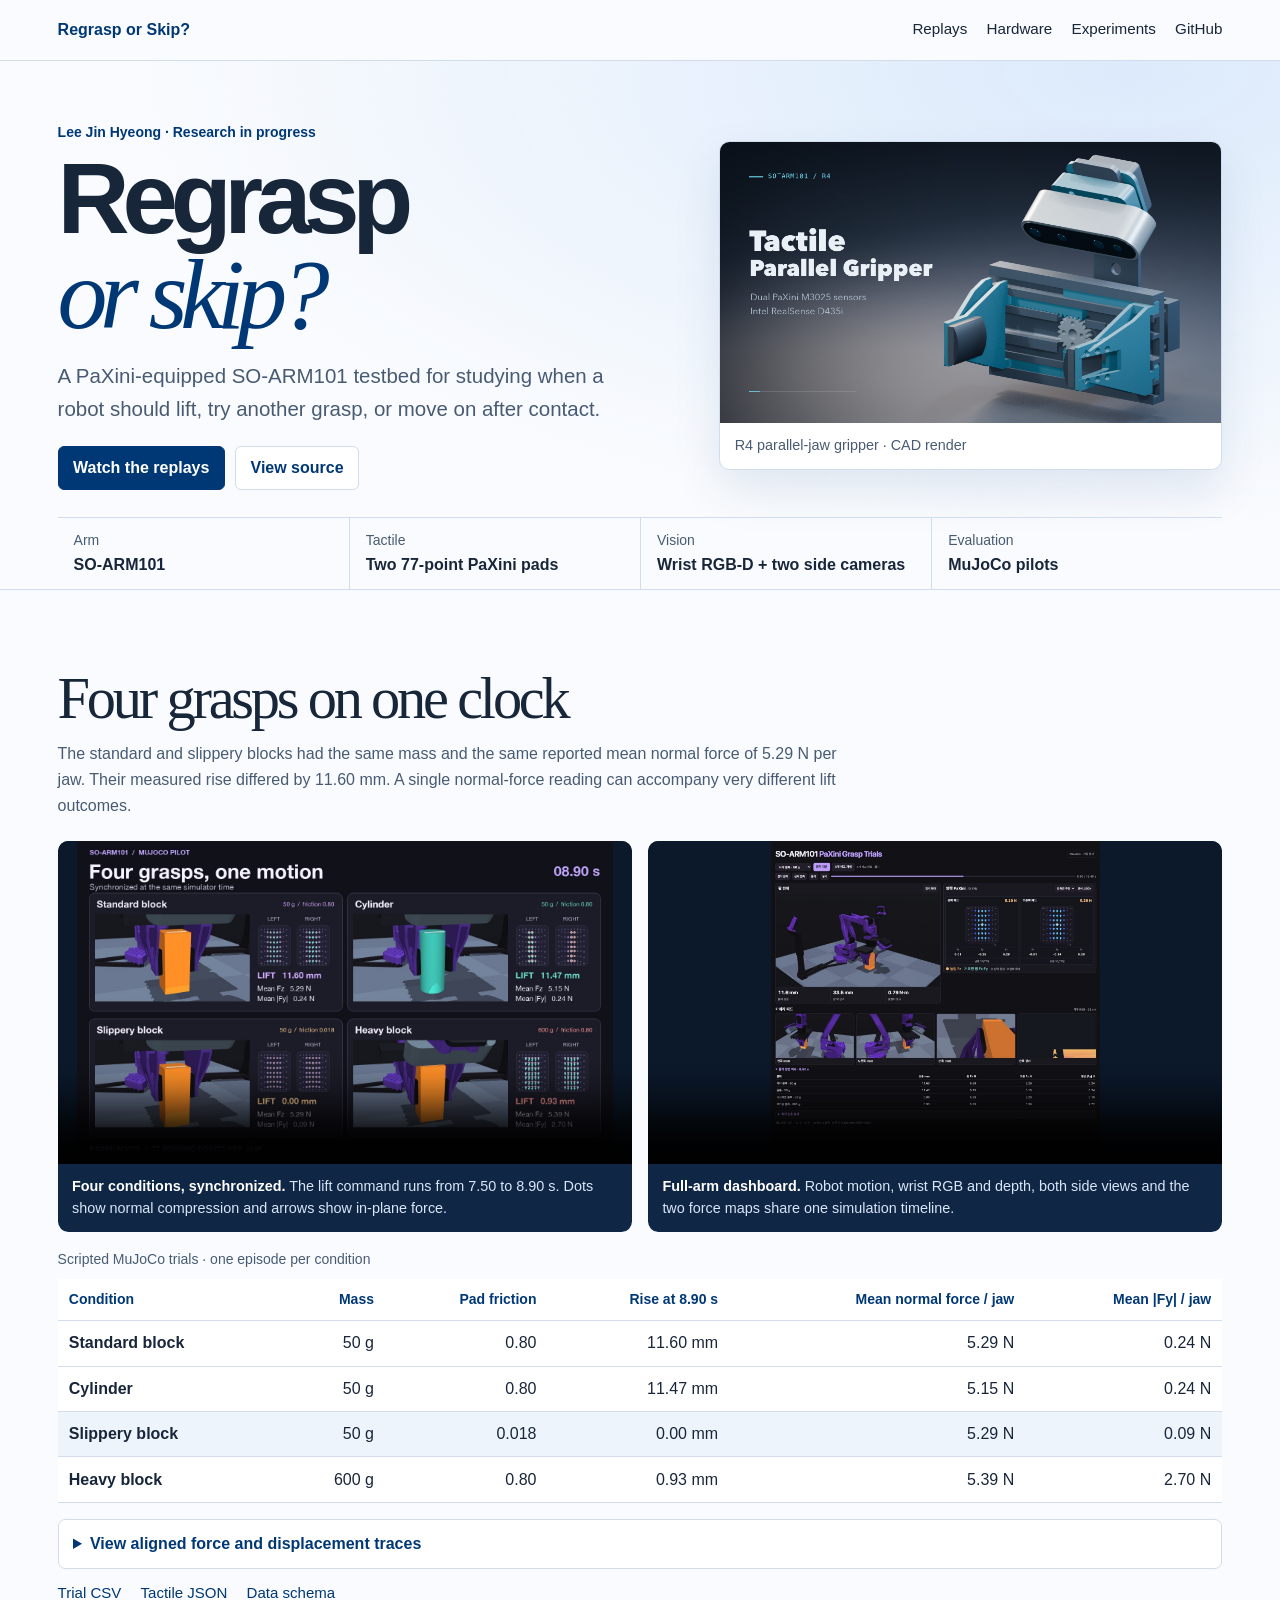
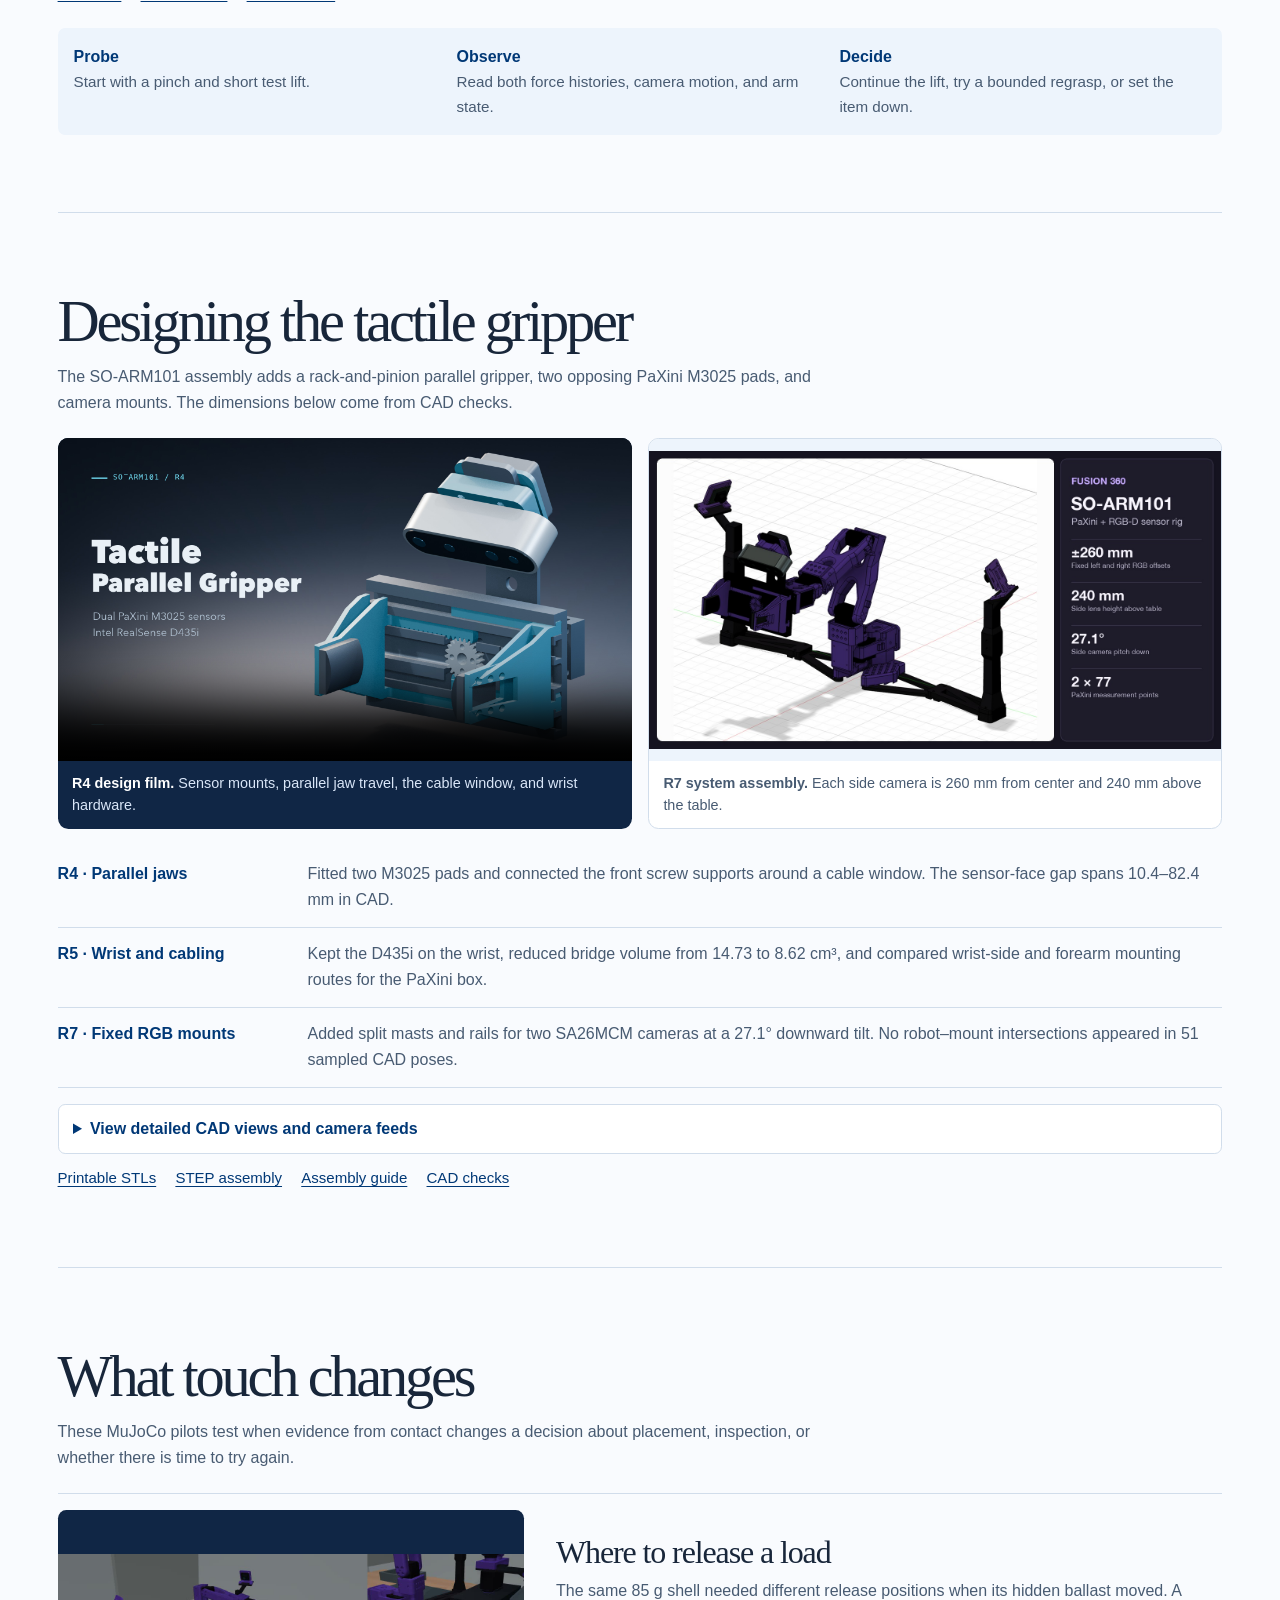
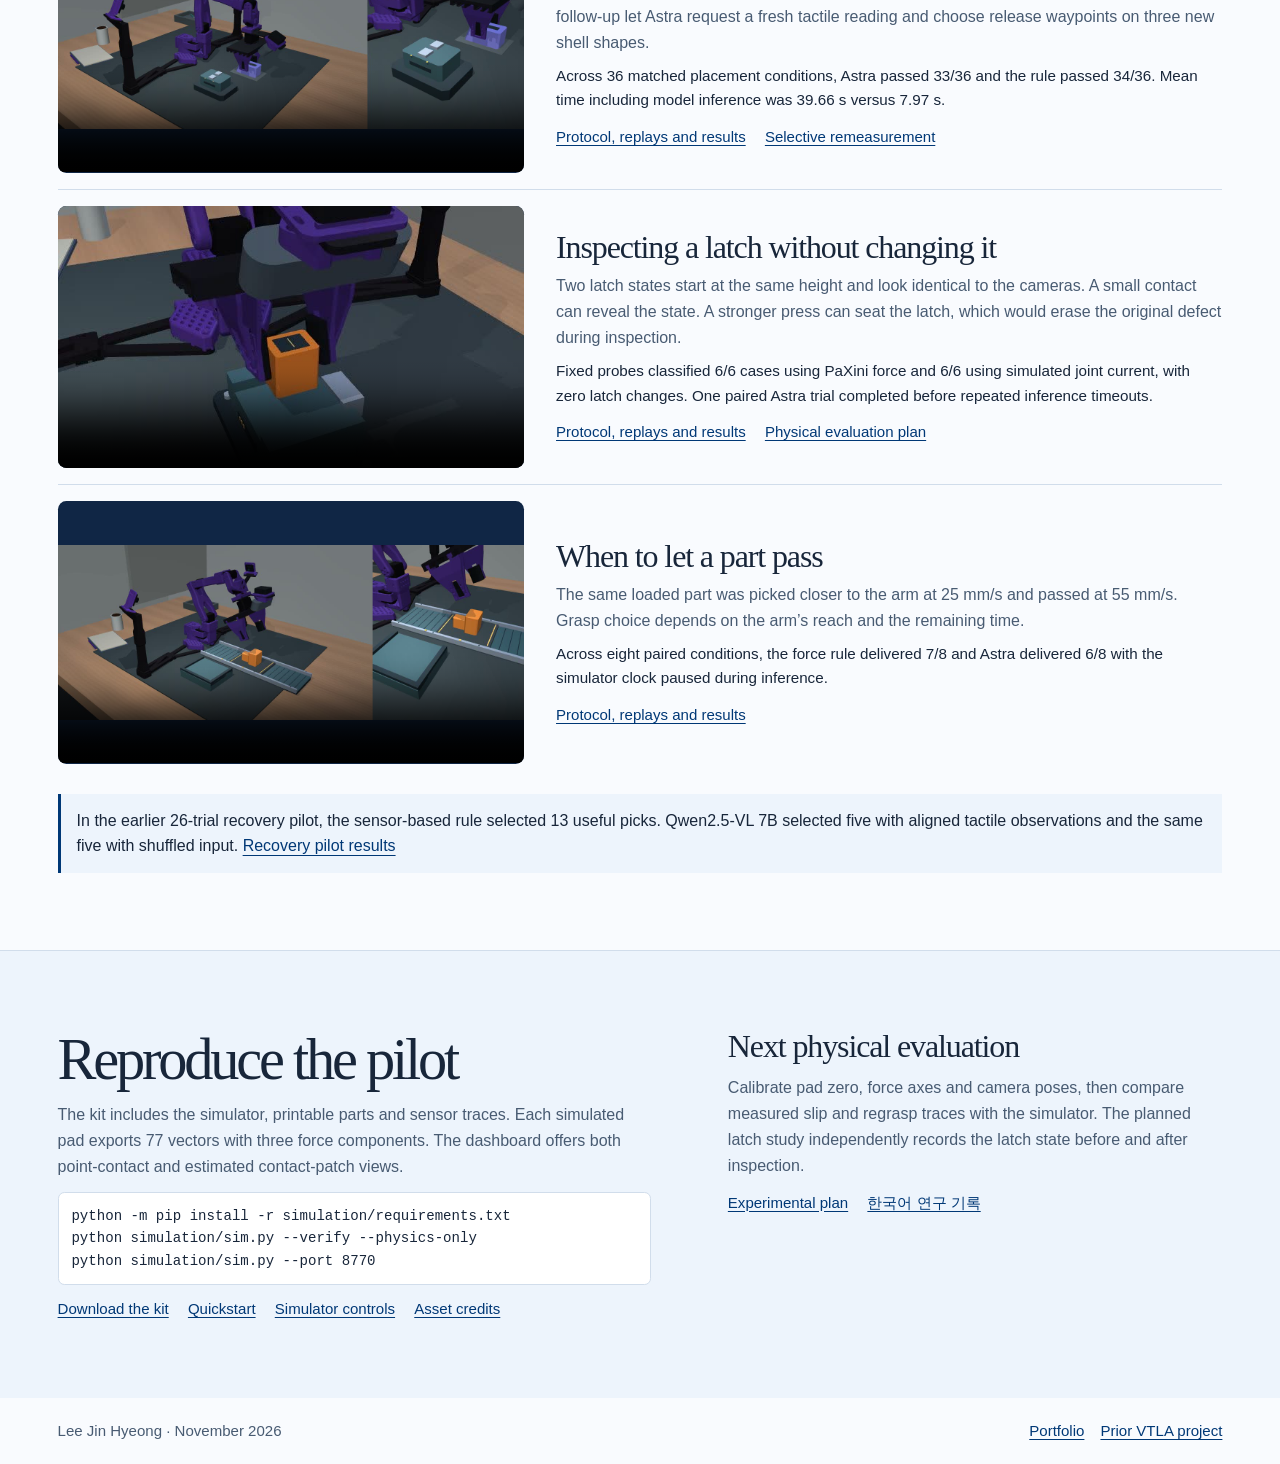
==== index.html @ 88d49ce7 "Publish the tactile grasp research project page" ====
<!doctype html>
<html lang="en">
<head>
  <meta charset="utf-8">
  <meta name="viewport" content="width=device-width, initial-scale=1">
  <meta name="theme-color" content="#003876">
  <meta name="description" content="An in-progress SO-ARM101 research project exploring how tactile feedback can guide manipulation decisions after contact.">
  <meta property="og:title" content="Regrasp or Skip?">
  <meta property="og:description" content="PaXini gripper CAD, synchronized MuJoCo replays, and tactile probing experiments by Lee Jin Hyeong.">
  <title>Regrasp or Skip? · Lee Jin Hyeong</title>
  <link rel="stylesheet" href="site.css">
</head>
<body>
  <a class="skip" href="#main">Skip to content</a>
  <header class="top wrap">
    <a class="wordmark" href="#main">Regrasp or Skip?</a>
    <nav aria-label="Page sections">
      <a href="#demo">Replays</a>
      <a href="#hardware">Hardware</a>
      <a href="#experiments">Experiments</a>
      <a href="https://github.com/jhyeong687/tactile-grasp-agent">GitHub</a>
    </nav>
  </header>

  <main id="main">
    <section class="hero">
      <div class="wrap hero-grid">
        <div>
          <p class="label">Lee Jin Hyeong · Research in progress</p>
          <h1>Regrasp <em>or skip?</em></h1>
          <p class="deck">A PaXini-equipped SO-ARM101 testbed for studying when a robot should lift, try another grasp, or move on after contact.</p>
          <div class="actions">
            <a class="button primary" href="#demo">Watch the replays</a>
            <a class="button" href="https://github.com/jhyeong687/tactile-grasp-agent">View source</a>
          </div>
        </div>
        <figure class="hero-figure">
          <img src="assets/gripper-r4.jpg" width="1920" height="1080" alt="CAD rendering of the R4 parallel-jaw tactile gripper with wrist camera" fetchpriority="high">
          <figcaption>R4 parallel-jaw gripper · CAD render</figcaption>
        </figure>
        <dl class="facts">
          <div><dt>Arm</dt><dd>SO-ARM101</dd></div>
          <div><dt>Tactile</dt><dd>Two 77-point PaXini pads</dd></div>
          <div><dt>Vision</dt><dd>Wrist RGB-D + two side cameras</dd></div>
          <div><dt>Evaluation</dt><dd>MuJoCo pilots</dd></div>
        </dl>
      </div>
    </section>

    <section class="wrap chapter" id="demo">
      <div class="section-intro">
        <h2>Four grasps on one clock</h2>
        <p>The standard and slippery blocks had the same mass and the same reported mean normal force of 5.29 N per jaw. Their measured rise differed by 11.60 mm. A single normal-force reading can accompany very different lift outcomes.</p>
      </div>
      <div class="media-grid">
        <figure class="player">
          <video src="assets/so101-four-grasps.mp4" poster="assets/grasp-comparison.jpg" controls playsinline muted preload="none" aria-label="Four synchronized MuJoCo grasps and PaXini maps"></video>
          <figcaption><strong>Four conditions, synchronized.</strong> The lift command runs from 7.50 to 8.90 s. Dots show normal compression and arrows show in-plane force.</figcaption>
        </figure>
        <figure class="player">
          <video src="assets/so101-dashboard-synchronized-replay.mp4" poster="assets/mujoco-dashboard.jpg" controls playsinline muted preload="none" aria-label="Full arm, four camera feeds and PaXini dashboard replay"></video>
          <figcaption><strong>Full-arm dashboard.</strong> Robot motion, wrist RGB and depth, both side views and the two force maps share one simulation timeline.</figcaption>
        </figure>
      </div>
      <div class="table-scroll" role="region" aria-label="Four grasp measurements" tabindex="0">
        <table>
          <caption>Scripted MuJoCo trials · one episode per condition</caption>
          <thead><tr><th scope="col">Condition</th><th scope="col">Mass</th><th scope="col">Pad friction</th><th scope="col">Rise at 8.90 s</th><th scope="col">Mean normal force / jaw</th><th scope="col">Mean |Fy| / jaw</th></tr></thead>
          <tbody>
            <tr><th scope="row">Standard block</th><td>50 g</td><td>0.80</td><td>11.60 mm</td><td>5.29 N</td><td>0.24 N</td></tr>
            <tr><th scope="row">Cylinder</th><td>50 g</td><td>0.80</td><td>11.47 mm</td><td>5.15 N</td><td>0.24 N</td></tr>
            <tr class="emphasis"><th scope="row">Slippery block</th><td>50 g</td><td>0.018</td><td>0.00 mm</td><td>5.29 N</td><td>0.09 N</td></tr>
            <tr><th scope="row">Heavy block</th><td>600 g</td><td>0.80</td><td>0.93 mm</td><td>5.39 N</td><td>2.70 N</td></tr>
          </tbody>
        </table>
      </div>
      <details class="traces">
        <summary>View aligned force and displacement traces</summary>
        <img src="assets/pilot-force-traces.png" alt="Time traces comparing grip force, tangential force and object rise across four grasp conditions" loading="lazy">
      </details>
      <div class="inline-links">
        <a href="https://github.com/jhyeong687/tactile-grasp-agent/blob/main/data/trial-traces.csv">Trial CSV</a>
        <a href="https://github.com/jhyeong687/tactile-grasp-agent/blob/main/data/tactile-pilot.json">Tactile JSON</a>
        <a href="https://github.com/jhyeong687/tactile-grasp-agent/blob/main/data/README.md">Data schema</a>
      </div>
      <ol class="pipeline" aria-label="Recovery experiment sequence">
        <li><strong>Probe</strong><span>Start with a pinch and short test lift.</span></li>
        <li><strong>Observe</strong><span>Read both force histories, camera motion, and arm state.</span></li>
        <li><strong>Decide</strong><span>Continue the lift, try a bounded regrasp, or set the item down.</span></li>
      </ol>
    </section>

    <section class="wrap chapter" id="hardware">
      <div class="section-intro">
        <h2>Designing the tactile gripper</h2>
        <p>The SO-ARM101 assembly adds a rack-and-pinion parallel gripper, two opposing PaXini M3025 pads, and camera mounts. The dimensions below come from CAD checks.</p>
      </div>
      <div class="media-grid">
        <figure class="player">
          <video src="assets/so101-gripper-r4.mp4" poster="assets/gripper-r4.jpg" controls playsinline muted preload="none" aria-label="R4 tactile gripper CAD design film"></video>
          <figcaption><strong>R4 design film.</strong> Sensor mounts, parallel jaw travel, the cable window, and wrist hardware.</figcaption>
        </figure>
        <figure class="plate">
          <img src="assets/fusion-r7-system.jpg" alt="Fusion CAD of the SO-ARM101 with parallel tactile jaws and two RGB cameras on violet stands" loading="lazy">
          <figcaption><strong>R7 system assembly.</strong> Each side camera is 260 mm from center and 240 mm above the table.</figcaption>
        </figure>
      </div>
      <dl class="design-rows">
        <div><dt>R4 · Parallel jaws</dt><dd>Fitted two M3025 pads and connected the front screw supports around a cable window. The sensor-face gap spans 10.4–82.4 mm in CAD.</dd></div>
        <div><dt>R5 · Wrist and cabling</dt><dd>Kept the D435i on the wrist, reduced bridge volume from 14.73 to 8.62 cm³, and compared wrist-side and forearm mounting routes for the PaXini box.</dd></div>
        <div><dt>R7 · Fixed RGB mounts</dt><dd>Added split masts and rails for two SA26MCM cameras at a 27.1° downward tilt. No robot–mount intersections appeared in 51 sampled CAD poses.</dd></div>
      </dl>
      <details class="traces">
        <summary>View detailed CAD views and camera feeds</summary>
        <div class="media-grid">
          <figure class="plate"><img src="assets/fusion-hardware-details.jpg" alt="Close Fusion CAD views of the R4 jaws and violet SA26MCM mount" loading="lazy"><figcaption>Gripper and fixed-camera mounts.</figcaption></figure>
          <figure class="plate"><img src="assets/camera-views.jpg" alt="Four matched views from the two side cameras, wrist RGB and wrist depth" loading="lazy"><figcaption>Left RGB, right RGB, wrist RGB and depth.</figcaption></figure>
        </div>
      </details>
      <div class="inline-links"><a href="https://github.com/jhyeong687/tactile-grasp-agent/tree/main/cad/rgb-26cm/STL">Printable STLs</a><a href="https://github.com/jhyeong687/tactile-grasp-agent/blob/main/cad/rgb-26cm/mount-assembly.step">STEP assembly</a><a href="https://github.com/jhyeong687/tactile-grasp-agent/blob/main/cad/README.md">Assembly guide</a><a href="https://github.com/jhyeong687/tactile-grasp-agent/blob/main/data/cad-clearance.json">CAD checks</a></div>
    </section>

    <section class="wrap chapter" id="experiments">
      <div class="section-intro">
        <h2>What touch changes</h2>
        <p>These MuJoCo pilots test when evidence from contact changes a decision about placement, inspection, or whether there is time to try again.</p>
      </div>
      <article class="study" id="placement">
        <video controls playsinline muted preload="none" src="assets/placement.mp4" poster="assets/placement-poster.jpg" aria-label="Where to release a load simulation replay"></video>
        <div class="study-copy">
          <h3>Where to release a load</h3>
          <p>The same 85 g shell needed different release positions when its hidden ballast moved. A follow-up let Astra request a fresh tactile reading and choose release waypoints on three new shell shapes.</p>
          <p class="result">Across 36 matched placement conditions, Astra passed 33/36 and the rule passed 34/36. Mean time including model inference was 39.66 s versus 7.97 s.</p>
          <div class="inline-links"><a href="https://github.com/jhyeong687/tactile-grasp-agent/blob/main/docs/stacking-astra-free-placement.ko.md">Protocol, replays and results</a><a href="https://github.com/jhyeong687/tactile-grasp-agent/blob/main/docs/stacking-selective-recheck.ko.md">Selective remeasurement</a></div>
        </div>
      </article>
      <article class="study" id="latch">
        <video controls playsinline muted preload="none" src="assets/latch-inspection.mp4" poster="assets/latch-poster.jpg" aria-label="Inspecting a latch without changing it simulation replay"></video>
        <div class="study-copy">
          <h3>Inspecting a latch without changing it</h3>
          <p>Two latch states start at the same height and look identical to the cameras. A small contact can reveal the state. A stronger press can seat the latch, which would erase the original defect during inspection.</p>
          <p class="result">Fixed probes classified 6/6 cases using PaXini force and 6/6 using simulated joint current, with zero latch changes. One paired Astra trial completed before repeated inference timeouts.</p>
          <div class="inline-links"><a href="https://github.com/jhyeong687/tactile-grasp-agent/blob/main/docs/flush-latch-inspection.ko.md">Protocol, replays and results</a><a href="https://github.com/jhyeong687/tactile-grasp-agent/blob/main/docs/diagnose-before-repair.ko.md">Physical evaluation plan</a></div>
        </div>
      </article>
      <article class="study" id="conveyor">
        <video controls playsinline muted preload="none" src="assets/conveyor.mp4" poster="assets/conveyor-poster.jpg" aria-label="When to let a part pass simulation replay"></video>
        <div class="study-copy">
          <h3>When to let a part pass</h3>
          <p>The same loaded part was picked closer to the arm at 25 mm/s and passed at 55 mm/s. Grasp choice depends on the arm’s reach and the remaining time.</p>
          <p class="result">Across eight paired conditions, the force rule delivered 7/8 and Astra delivered 6/8 with the simulator clock paused during inference.</p>
          <div class="inline-links"><a href="https://github.com/jhyeong687/tactile-grasp-agent/blob/main/docs/conveyor-pilot.ko.md">Protocol, replays and results</a></div>
        </div>
      </article>
      <p class="note">In the earlier 26-trial recovery pilot, the sensor-based rule selected 13 useful picks. Qwen2.5-VL 7B selected five with aligned tactile observations and the same five with shuffled input. <a href="https://github.com/jhyeong687/tactile-grasp-agent/blob/main/docs/recovery-pilot.md">Recovery pilot results</a></p>
    </section>

    <section class="chapter resources" id="reproduce">
      <div class="wrap resource-grid">
        <div>
          <h2>Reproduce the pilot</h2>
          <p>The kit includes the simulator, printable parts and sensor traces. Each simulated pad exports 77 vectors with three force components. The dashboard offers both point-contact and estimated contact-patch views.</p>
          <pre><code>python -m pip install -r simulation/requirements.txt
python simulation/sim.py --verify --physics-only
python simulation/sim.py --port 8770</code></pre>
          <div class="inline-links"><a href="https://github.com/jhyeong687/tactile-grasp-agent/releases/download/v0.2.2/so101-tactile-recovery-kit.zip">Download the kit</a><a href="https://github.com/jhyeong687/tactile-grasp-agent/blob/main/docs/quickstart.md">Quickstart</a><a href="https://github.com/jhyeong687/tactile-grasp-agent/blob/main/simulation/README.md">Simulator controls</a><a href="https://github.com/jhyeong687/tactile-grasp-agent/blob/main/docs/sources.md">Asset credits</a></div>
        </div>
        <div>
          <h3>Next physical evaluation</h3>
          <p>Calibrate pad zero, force axes and camera poses, then compare measured slip and regrasp traces with the simulator. The planned latch study independently records the latch state before and after inspection.</p>
          <div class="inline-links"><a href="https://github.com/jhyeong687/tactile-grasp-agent/blob/main/docs/experimental-plan.md">Experimental plan</a><a href="https://github.com/jhyeong687/tactile-grasp-agent/blob/main/docs/research-notes.ko.md">한국어 연구 기록</a></div>
        </div>
      </div>
    </section>
  </main>
  <footer class="wrap footer"><span>Lee Jin Hyeong · November 2026</span><a href="https://jhyeong687.github.io/">Portfolio</a><a href="https://jhyeong687.github.io/VTLA/">Prior VTLA project</a></footer>
</body>
</html>
---- site.css ----
:root {
  color-scheme: light;
  --blue: #003876;
  --navy: #102645;
  --ink: #18263a;
  --secondary: #485b72;
  --line: #d1ddeb;
  --surface: #edf4fc;
  --paper: #f9fbfe;
  --white: #fff;
  --body: Inter, -apple-system, BlinkMacSystemFont, "Segoe UI", sans-serif;
  --display: Georgia, "Times New Roman", serif;
  color: var(--ink);
  background: var(--paper);
  font: 1rem/1.62 var(--body);
}
*, *::before, *::after { box-sizing: border-box; }
html { scroll-padding-block-start: 1rem; }
body, h1, h2, h3, p, figure, dl, dd { margin: 0; }
img, video { display: block; width: 100%; }
a { color: var(--blue); text-underline-offset: .22em; }
a:hover { text-decoration-thickness: 2px; }
:focus-visible { outline: 2px solid var(--blue); outline-offset: 4px; }
.wrap { width: min(78rem, calc(100% - clamp(2rem, 9vw, 8rem))); margin-inline: auto; }
.skip { position: absolute; left: .8rem; top: .8rem; padding: .6rem; background: white; transform: translateY(-200%); }
.skip:focus { transform: none; }
.top { display: flex; align-items: center; justify-content: space-between; flex-wrap: wrap; gap: .4rem 1rem; padding-block: 1.05rem; }
.wordmark { font-weight: 750; text-decoration: none; }
nav, .inline-links, .actions { display: flex; flex-wrap: wrap; align-items: center; gap: .55rem 1.2rem; }
nav a { text-decoration: none; color: var(--ink); font-size: .95rem; }
nav a:hover { text-decoration: underline; color: var(--blue); }
.hero { border-block: 1px solid var(--line); background: radial-gradient(ellipse at 88% 2%, #dceafb, transparent 62%), var(--paper); }
.hero-grid { display: grid; grid-template-columns: 1fr minmax(18rem, .86fr); align-items: center; gap: 1.7rem clamp(1.5rem, 6vw, 6rem); padding-top: clamp(1.7rem, 4.7vw, 4.25rem); }
.label { color: var(--blue); font-size: .875rem; font-weight: 650; }
h1 { margin-block: .42rem 1rem; font-size: clamp(3rem, 7.8vw, 7.1rem); line-height: .98; letter-spacing: -.073em; }
h1 em { display: block; color: var(--blue); font: italic 400 1em/.95 var(--display); letter-spacing: -.075em; }
.deck { max-width: 35rem; font-size: clamp(1.06rem, 1.65vw, 1.28rem); color: var(--secondary); }
.actions { margin-top: 1.3rem; gap: .65rem; }
.button { display: inline-flex; align-items: center; min-height: 2.75rem; padding: .48rem .9rem; border: 1px solid var(--line); border-radius: .38rem; background: var(--white); color: var(--blue); font-weight: 680; text-decoration: none; }
.button:hover { border-color: var(--blue); background: var(--surface); }
.button.primary { background: var(--blue); color: white; border-color: var(--blue); }
.button.primary:hover { background: var(--navy); }
.hero-figure, .plate { background: var(--white); border: 1px solid var(--line); border-radius: .65rem; overflow: hidden; }
.hero-figure { box-shadow: 0 1.25rem 3rem #0038761a; }
.hero-figure img { height: auto; }
figcaption { padding: .75rem .9rem; font-size: .9rem; line-height: 1.5; color: var(--secondary); }
.facts { grid-column: 1 / -1; display: grid; grid-template-columns: repeat(4, minmax(0, 1fr)); border-top: 1px solid var(--line); }
.facts > div { padding: .7rem 1rem; }
.facts > div + div { border-left: 1px solid var(--line); }
.facts dt { color: var(--secondary); font-size: .875rem; }
.facts dd { font-weight: 680; }
.chapter { padding-block: clamp(2.45rem, 6vw, 5rem); }
.chapter + .chapter { border-top: 1px solid var(--line); }
.section-intro { max-width: 50rem; margin-bottom: 1.4rem; }
h2 { font: 400 clamp(2.05rem, 4.6vw, 3.65rem)/1.08 var(--display); letter-spacing: -.055em; }
h3 { font: 400 clamp(1.36rem, 2.5vw, 2.04rem)/1.13 var(--display); letter-spacing: -.035em; }
.section-intro p, .resources p { margin-top: .7rem; color: var(--secondary); }
.media-grid { display: grid; grid-template-columns: repeat(2, minmax(0, 1fr)); gap: 1rem; align-items: start; }
.player { border-radius: .65rem; overflow: hidden; background: var(--navy); }
.player video { aspect-ratio: 16 / 9; object-fit: contain; background: #0b192b; }
.player figcaption { color: #d9e6f8; }
.player strong { color: white; }
.plate img { aspect-ratio: 16 / 9; object-fit: contain; background: var(--surface); }
.table-scroll { overflow-x: auto; margin-top: 1rem; }
table { width: 100%; background: white; border-collapse: collapse; text-align: left; font-variant-numeric: tabular-nums; }
caption { color: var(--secondary); text-align: left; padding: 0 0 .55rem; font-size: .875rem; }
th, td { padding: .58rem .7rem; border-bottom: 1px solid var(--line); }
thead th { color: var(--blue); font-size: .875rem; font-weight: 700; }
td { white-space: nowrap; }
th:nth-child(n+2), td { text-align: right; }
.emphasis { background: var(--surface); }
.traces { margin-top: 1rem; border: 1px solid var(--line); background: var(--white); border-radius: .45rem; }
.traces summary { padding: .7rem .9rem; color: var(--blue); font-weight: 660; cursor: pointer; }
.traces[open] > img, .traces > .media-grid { margin: 0 auto; padding: .5rem; }
.traces > img { max-width: 61rem; }
.inline-links { margin-top: .75rem; font-size: .94rem; }
.pipeline { display: grid; grid-template-columns: repeat(3, minmax(0, 1fr)); gap: 1rem; margin: 1.4rem 0 0; padding: 1rem; list-style: none; background: var(--surface); border-radius: .45rem; }
.pipeline strong, .pipeline span { display: block; }
.pipeline strong { color: var(--blue); }
.pipeline span { color: var(--secondary); font-size: .95rem; }
.design-rows { margin-top: 1.15rem; }
.design-rows > div { display: grid; grid-template-columns: minmax(11.5rem, .26fr) 1fr; gap: .75rem; border-bottom: 1px solid var(--line); padding-block: .85rem; }
.design-rows dt { font-weight: 700; color: var(--blue); }
.design-rows dd { color: var(--secondary); }
.study { display: grid; grid-template-columns: minmax(0, .7fr) minmax(0, 1fr); gap: clamp(1rem, 3vw, 2rem); padding: 1rem 0; border-top: 1px solid var(--line); align-items: center; }
.study video { aspect-ratio: 16 / 9; object-fit: contain; background: var(--navy); border-radius: .52rem; }
.study-copy p { margin-top: .5rem; color: var(--secondary); }
.study-copy .result { color: var(--ink); font-size: .95rem; }
.note { margin-top: .9rem; padding: .85rem 1rem; border-left: 3px solid var(--blue); background: var(--surface); }
.resources { background: var(--surface); }
.resources pre { margin: .8rem 0 0; padding: .7rem .8rem; overflow-x: auto; border: 1px solid var(--line); border-radius: .4rem; background: var(--white); font-size: .88rem; }
.resource-grid { display: grid; grid-template-columns: minmax(0, 1.2fr) minmax(0, 1fr); gap: 1.4rem clamp(1.4rem, 6vw, 5rem); align-items: start; }
.footer { display: flex; align-items: center; flex-wrap: wrap; gap: .42rem 1rem; padding-block: 1.3rem; font-size: .94rem; color: var(--secondary); }
.footer span { margin-right: auto; }
@media (max-width: 760px) {
  .hero-grid { grid-template-columns: 1fr; gap: 1.25rem; }
  .hero-figure { max-width: 34rem; }
  h1 em { display: inline; }
  .media-grid, .study, .resource-grid { grid-template-columns: minmax(0, 1fr); }
  .pipeline { grid-template-columns: 1fr; gap: .65rem; }
  .study { gap: .8rem; }
  .facts { grid-template-columns: repeat(2, minmax(0, 1fr)); }
  .facts > div:nth-child(3) { border-left: 0; }
  .facts > div:nth-child(n+3) { border-top: 1px solid var(--line); }
}
@media (max-width: 480px) {
  .top { padding-block: .7rem; }
  nav { flex-basis: 100%; gap: .25rem .9rem; }
  .design-rows > div { grid-template-columns: 1fr; gap: .12rem; }
  .facts > div { padding-inline: .5rem; }
}
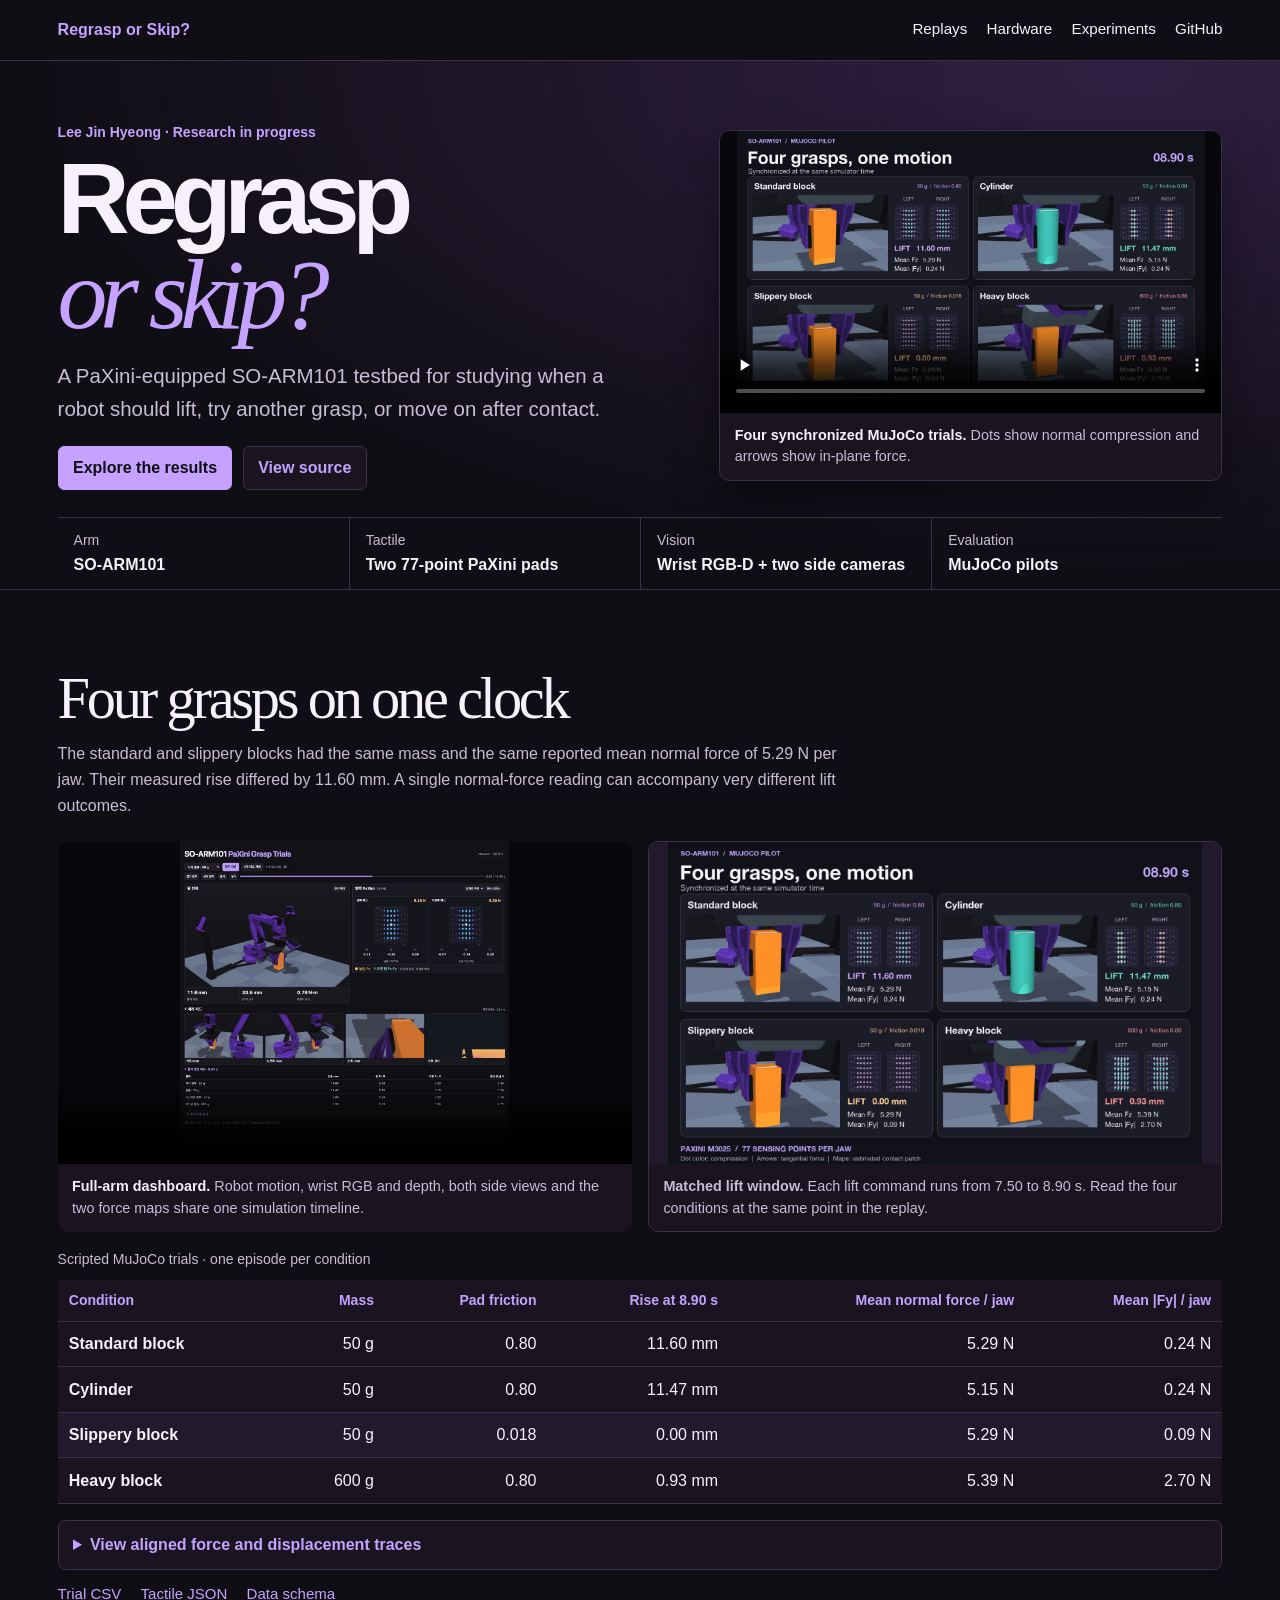
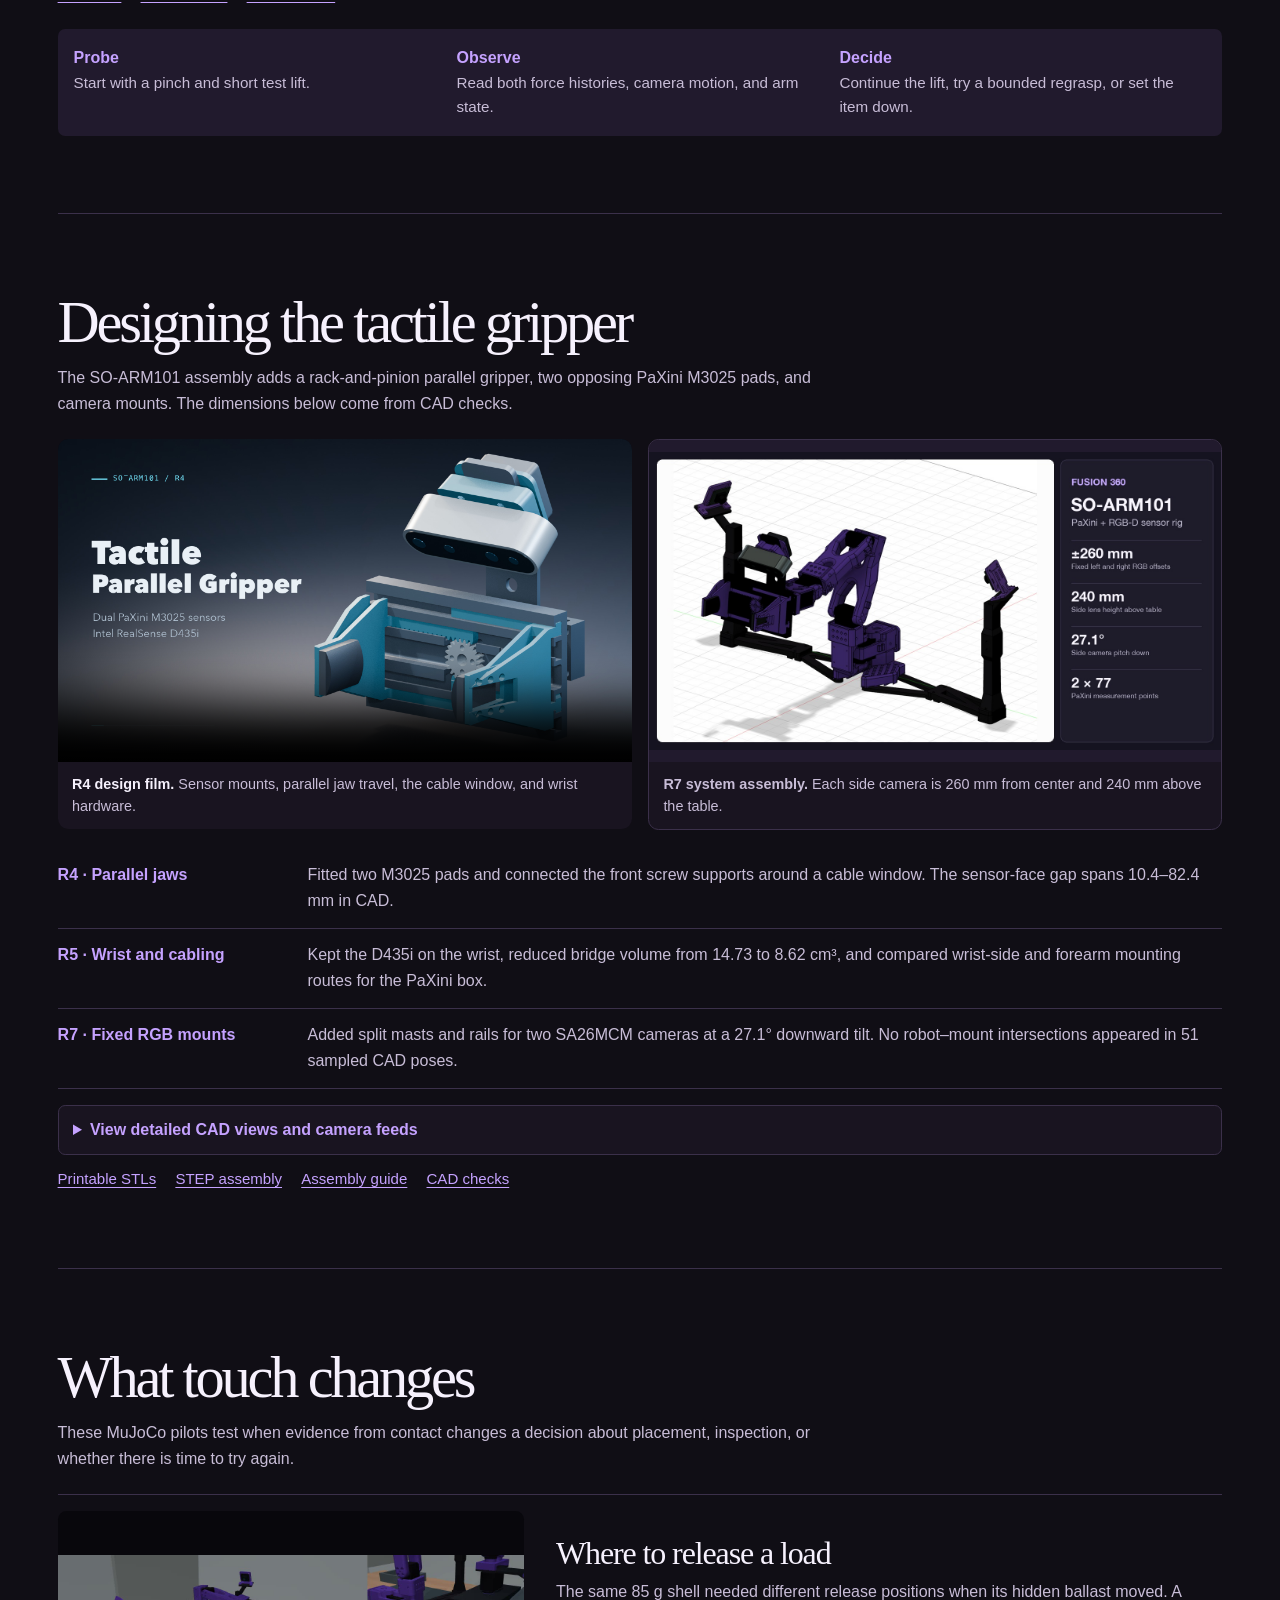
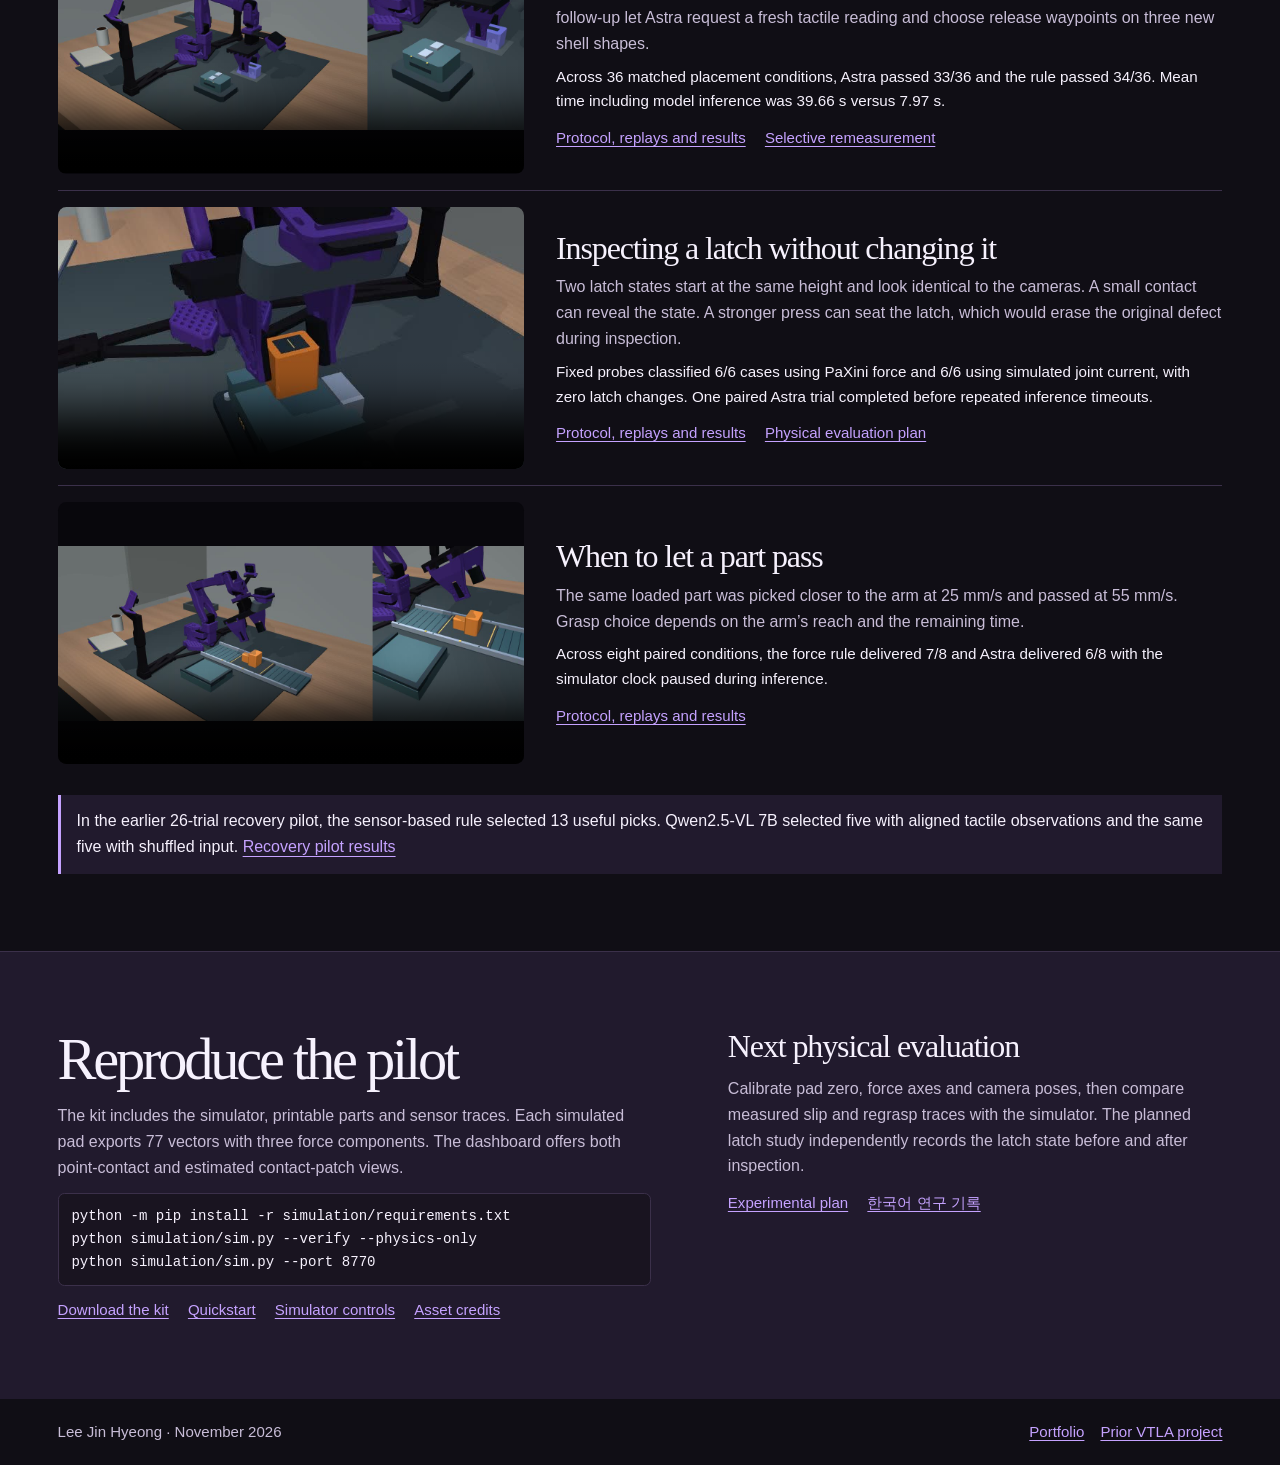
==== commit d7ebcbaf: "Lead with the grasp trials in a violet and black theme" ====
--- a/index.html
+++ b/index.html
@@ -3,12 +3,12 @@
 <head>
   <meta charset="utf-8">
   <meta name="viewport" content="width=device-width, initial-scale=1">
-  <meta name="theme-color" content="#003876">
+  <meta name="theme-color" content="#100e15">
   <meta name="description" content="An in-progress SO-ARM101 research project exploring how tactile feedback can guide manipulation decisions after contact.">
   <meta property="og:title" content="Regrasp or Skip?">
   <meta property="og:description" content="PaXini gripper CAD, synchronized MuJoCo replays, and tactile probing experiments by Lee Jin Hyeong.">
   <title>Regrasp or Skip? · Lee Jin Hyeong</title>
-  <link rel="stylesheet" href="site.css">
+  <link rel="stylesheet" href="site.css?v=2">
 </head>
 <body>
   <a class="skip" href="#main">Skip to content</a>
@@ -30,13 +30,13 @@
           <h1>Regrasp <em>or skip?</em></h1>
           <p class="deck">A PaXini-equipped SO-ARM101 testbed for studying when a robot should lift, try another grasp, or move on after contact.</p>
           <div class="actions">
-            <a class="button primary" href="#demo">Watch the replays</a>
+            <a class="button primary" href="#demo">Explore the results</a>
             <a class="button" href="https://github.com/jhyeong687/tactile-grasp-agent">View source</a>
           </div>
         </div>
-        <figure class="hero-figure">
-          <img src="assets/gripper-r4.jpg" width="1920" height="1080" alt="CAD rendering of the R4 parallel-jaw tactile gripper with wrist camera" fetchpriority="high">
-          <figcaption>R4 parallel-jaw gripper · CAD render</figcaption>
+        <figure class="hero-figure player">
+          <video src="assets/so101-four-grasps.mp4" poster="assets/grasp-comparison.jpg" controls playsinline muted preload="none" aria-label="Four synchronized MuJoCo grasps and PaXini maps"></video>
+          <figcaption><strong>Four synchronized MuJoCo trials.</strong> Dots show normal compression and arrows show in-plane force.</figcaption>
         </figure>
         <dl class="facts">
           <div><dt>Arm</dt><dd>SO-ARM101</dd></div>
@@ -54,12 +54,12 @@
       </div>
       <div class="media-grid">
         <figure class="player">
-          <video src="assets/so101-four-grasps.mp4" poster="assets/grasp-comparison.jpg" controls playsinline muted preload="none" aria-label="Four synchronized MuJoCo grasps and PaXini maps"></video>
-          <figcaption><strong>Four conditions, synchronized.</strong> The lift command runs from 7.50 to 8.90 s. Dots show normal compression and arrows show in-plane force.</figcaption>
-        </figure>
-        <figure class="player">
           <video src="assets/so101-dashboard-synchronized-replay.mp4" poster="assets/mujoco-dashboard.jpg" controls playsinline muted preload="none" aria-label="Full arm, four camera feeds and PaXini dashboard replay"></video>
           <figcaption><strong>Full-arm dashboard.</strong> Robot motion, wrist RGB and depth, both side views and the two force maps share one simulation timeline.</figcaption>
+        </figure>
+        <figure class="plate">
+          <img src="assets/grasp-comparison.jpg" alt="Synchronized comparison of a standard block, cylinder, slippery block and heavy block at the end of the lift window" loading="lazy">
+          <figcaption><strong>Matched lift window.</strong> Each lift command runs from 7.50 to 8.90 s. Read the four conditions at the same point in the replay.</figcaption>
         </figure>
       </div>
       <div class="table-scroll" role="region" aria-label="Four grasp measurements" tabindex="0">
--- a/site.css
+++ b/site.css
@@ -1,13 +1,12 @@
 :root {
-  color-scheme: light;
-  --blue: #003876;
-  --navy: #102645;
-  --ink: #18263a;
-  --secondary: #485b72;
-  --line: #d1ddeb;
-  --surface: #edf4fc;
-  --paper: #f9fbfe;
-  --white: #fff;
+  color-scheme: dark;
+  --accent: #c5a2ff;
+  --ink: #f6f1fd;
+  --secondary: #c8bdd7;
+  --line: #3b304a;
+  --surface: #211a2d;
+  --paper: #100e15;
+  --panel: #191420;
   --body: Inter, -apple-system, BlinkMacSystemFont, "Segoe UI", sans-serif;
   --display: Georgia, "Times New Roman", serif;
   color: var(--ink);
@@ -18,31 +17,30 @@
 html { scroll-padding-block-start: 1rem; }
 body, h1, h2, h3, p, figure, dl, dd { margin: 0; }
 img, video { display: block; width: 100%; }
-a { color: var(--blue); text-underline-offset: .22em; }
+a { color: var(--accent); text-underline-offset: .22em; }
 a:hover { text-decoration-thickness: 2px; }
-:focus-visible { outline: 2px solid var(--blue); outline-offset: 4px; }
+:focus-visible { outline: 2px solid var(--accent); outline-offset: 4px; }
 .wrap { width: min(78rem, calc(100% - clamp(2rem, 9vw, 8rem))); margin-inline: auto; }
-.skip { position: absolute; left: .8rem; top: .8rem; padding: .6rem; background: white; transform: translateY(-200%); }
+.skip { position: absolute; left: .8rem; top: .8rem; padding: .6rem; background: var(--panel); transform: translateY(-200%); }
 .skip:focus { transform: none; }
 .top { display: flex; align-items: center; justify-content: space-between; flex-wrap: wrap; gap: .4rem 1rem; padding-block: 1.05rem; }
 .wordmark { font-weight: 750; text-decoration: none; }
 nav, .inline-links, .actions { display: flex; flex-wrap: wrap; align-items: center; gap: .55rem 1.2rem; }
 nav a { text-decoration: none; color: var(--ink); font-size: .95rem; }
-nav a:hover { text-decoration: underline; color: var(--blue); }
-.hero { border-block: 1px solid var(--line); background: radial-gradient(ellipse at 88% 2%, #dceafb, transparent 62%), var(--paper); }
+nav a:hover { text-decoration: underline; color: var(--accent); }
+.hero { border-block: 1px solid var(--line); background: radial-gradient(ellipse at 88% 2%, #302044, transparent 68%), var(--paper); }
 .hero-grid { display: grid; grid-template-columns: 1fr minmax(18rem, .86fr); align-items: center; gap: 1.7rem clamp(1.5rem, 6vw, 6rem); padding-top: clamp(1.7rem, 4.7vw, 4.25rem); }
-.label { color: var(--blue); font-size: .875rem; font-weight: 650; }
+.label { color: var(--accent); font-size: .875rem; font-weight: 650; }
 h1 { margin-block: .42rem 1rem; font-size: clamp(3rem, 7.8vw, 7.1rem); line-height: .98; letter-spacing: -.073em; }
-h1 em { display: block; color: var(--blue); font: italic 400 1em/.95 var(--display); letter-spacing: -.075em; }
+h1 em { display: block; color: var(--accent); font: italic 400 1em/.95 var(--display); letter-spacing: -.075em; }
 .deck { max-width: 35rem; font-size: clamp(1.06rem, 1.65vw, 1.28rem); color: var(--secondary); }
 .actions { margin-top: 1.3rem; gap: .65rem; }
-.button { display: inline-flex; align-items: center; min-height: 2.75rem; padding: .48rem .9rem; border: 1px solid var(--line); border-radius: .38rem; background: var(--white); color: var(--blue); font-weight: 680; text-decoration: none; }
-.button:hover { border-color: var(--blue); background: var(--surface); }
-.button.primary { background: var(--blue); color: white; border-color: var(--blue); }
-.button.primary:hover { background: var(--navy); }
-.hero-figure, .plate { background: var(--white); border: 1px solid var(--line); border-radius: .65rem; overflow: hidden; }
-.hero-figure { box-shadow: 0 1.25rem 3rem #0038761a; }
-.hero-figure img { height: auto; }
+.button { display: inline-flex; align-items: center; min-height: 2.75rem; padding: .48rem .9rem; border: 1px solid var(--line); border-radius: .38rem; background: var(--panel); color: var(--accent); font-weight: 680; text-decoration: none; }
+.button:hover { border-color: var(--accent); background: var(--surface); }
+.button.primary { background: var(--accent); color: var(--paper); border-color: var(--accent); }
+.button.primary:hover { background: #dac0ff; }
+.hero-figure, .plate { background: var(--panel); border: 1px solid var(--line); border-radius: .65rem; overflow: hidden; }
+.hero-figure { box-shadow: 0 1.25rem 3rem #0006; }
 figcaption { padding: .75rem .9rem; font-size: .9rem; line-height: 1.5; color: var(--secondary); }
 .facts { grid-column: 1 / -1; display: grid; grid-template-columns: repeat(4, minmax(0, 1fr)); border-top: 1px solid var(--line); }
 .facts > div { padding: .7rem 1rem; }
@@ -56,39 +54,38 @@
 h3 { font: 400 clamp(1.36rem, 2.5vw, 2.04rem)/1.13 var(--display); letter-spacing: -.035em; }
 .section-intro p, .resources p { margin-top: .7rem; color: var(--secondary); }
 .media-grid { display: grid; grid-template-columns: repeat(2, minmax(0, 1fr)); gap: 1rem; align-items: start; }
-.player { border-radius: .65rem; overflow: hidden; background: var(--navy); }
-.player video { aspect-ratio: 16 / 9; object-fit: contain; background: #0b192b; }
-.player figcaption { color: #d9e6f8; }
-.player strong { color: white; }
+.player { border-radius: .65rem; overflow: hidden; background: var(--panel); }
+.player video { aspect-ratio: 16 / 9; object-fit: contain; background: #08070c; }
+.player strong { color: var(--ink); }
 .plate img { aspect-ratio: 16 / 9; object-fit: contain; background: var(--surface); }
 .table-scroll { overflow-x: auto; margin-top: 1rem; }
-table { width: 100%; background: white; border-collapse: collapse; text-align: left; font-variant-numeric: tabular-nums; }
+table { width: 100%; background: var(--panel); border-collapse: collapse; text-align: left; font-variant-numeric: tabular-nums; }
 caption { color: var(--secondary); text-align: left; padding: 0 0 .55rem; font-size: .875rem; }
 th, td { padding: .58rem .7rem; border-bottom: 1px solid var(--line); }
-thead th { color: var(--blue); font-size: .875rem; font-weight: 700; }
+thead th { color: var(--accent); font-size: .875rem; font-weight: 700; }
 td { white-space: nowrap; }
 th:nth-child(n+2), td { text-align: right; }
 .emphasis { background: var(--surface); }
-.traces { margin-top: 1rem; border: 1px solid var(--line); background: var(--white); border-radius: .45rem; }
-.traces summary { padding: .7rem .9rem; color: var(--blue); font-weight: 660; cursor: pointer; }
+.traces { margin-top: 1rem; border: 1px solid var(--line); background: var(--panel); border-radius: .45rem; }
+.traces summary { padding: .7rem .9rem; color: var(--accent); font-weight: 660; cursor: pointer; }
 .traces[open] > img, .traces > .media-grid { margin: 0 auto; padding: .5rem; }
 .traces > img { max-width: 61rem; }
 .inline-links { margin-top: .75rem; font-size: .94rem; }
 .pipeline { display: grid; grid-template-columns: repeat(3, minmax(0, 1fr)); gap: 1rem; margin: 1.4rem 0 0; padding: 1rem; list-style: none; background: var(--surface); border-radius: .45rem; }
 .pipeline strong, .pipeline span { display: block; }
-.pipeline strong { color: var(--blue); }
+.pipeline strong { color: var(--accent); }
 .pipeline span { color: var(--secondary); font-size: .95rem; }
 .design-rows { margin-top: 1.15rem; }
 .design-rows > div { display: grid; grid-template-columns: minmax(11.5rem, .26fr) 1fr; gap: .75rem; border-bottom: 1px solid var(--line); padding-block: .85rem; }
-.design-rows dt { font-weight: 700; color: var(--blue); }
+.design-rows dt { font-weight: 700; color: var(--accent); }
 .design-rows dd { color: var(--secondary); }
 .study { display: grid; grid-template-columns: minmax(0, .7fr) minmax(0, 1fr); gap: clamp(1rem, 3vw, 2rem); padding: 1rem 0; border-top: 1px solid var(--line); align-items: center; }
-.study video { aspect-ratio: 16 / 9; object-fit: contain; background: var(--navy); border-radius: .52rem; }
+.study video { aspect-ratio: 16 / 9; object-fit: contain; background: #08070c; border-radius: .52rem; }
 .study-copy p { margin-top: .5rem; color: var(--secondary); }
 .study-copy .result { color: var(--ink); font-size: .95rem; }
-.note { margin-top: .9rem; padding: .85rem 1rem; border-left: 3px solid var(--blue); background: var(--surface); }
+.note { margin-top: .9rem; padding: .85rem 1rem; border-left: 3px solid var(--accent); background: var(--surface); }
 .resources { background: var(--surface); }
-.resources pre { margin: .8rem 0 0; padding: .7rem .8rem; overflow-x: auto; border: 1px solid var(--line); border-radius: .4rem; background: var(--white); font-size: .88rem; }
+.resources pre { margin: .8rem 0 0; padding: .7rem .8rem; overflow-x: auto; border: 1px solid var(--line); border-radius: .4rem; background: var(--panel); font-size: .88rem; }
 .resource-grid { display: grid; grid-template-columns: minmax(0, 1.2fr) minmax(0, 1fr); gap: 1.4rem clamp(1.4rem, 6vw, 5rem); align-items: start; }
 .footer { display: flex; align-items: center; flex-wrap: wrap; gap: .42rem 1rem; padding-block: 1.3rem; font-size: .94rem; color: var(--secondary); }
 .footer span { margin-right: auto; }
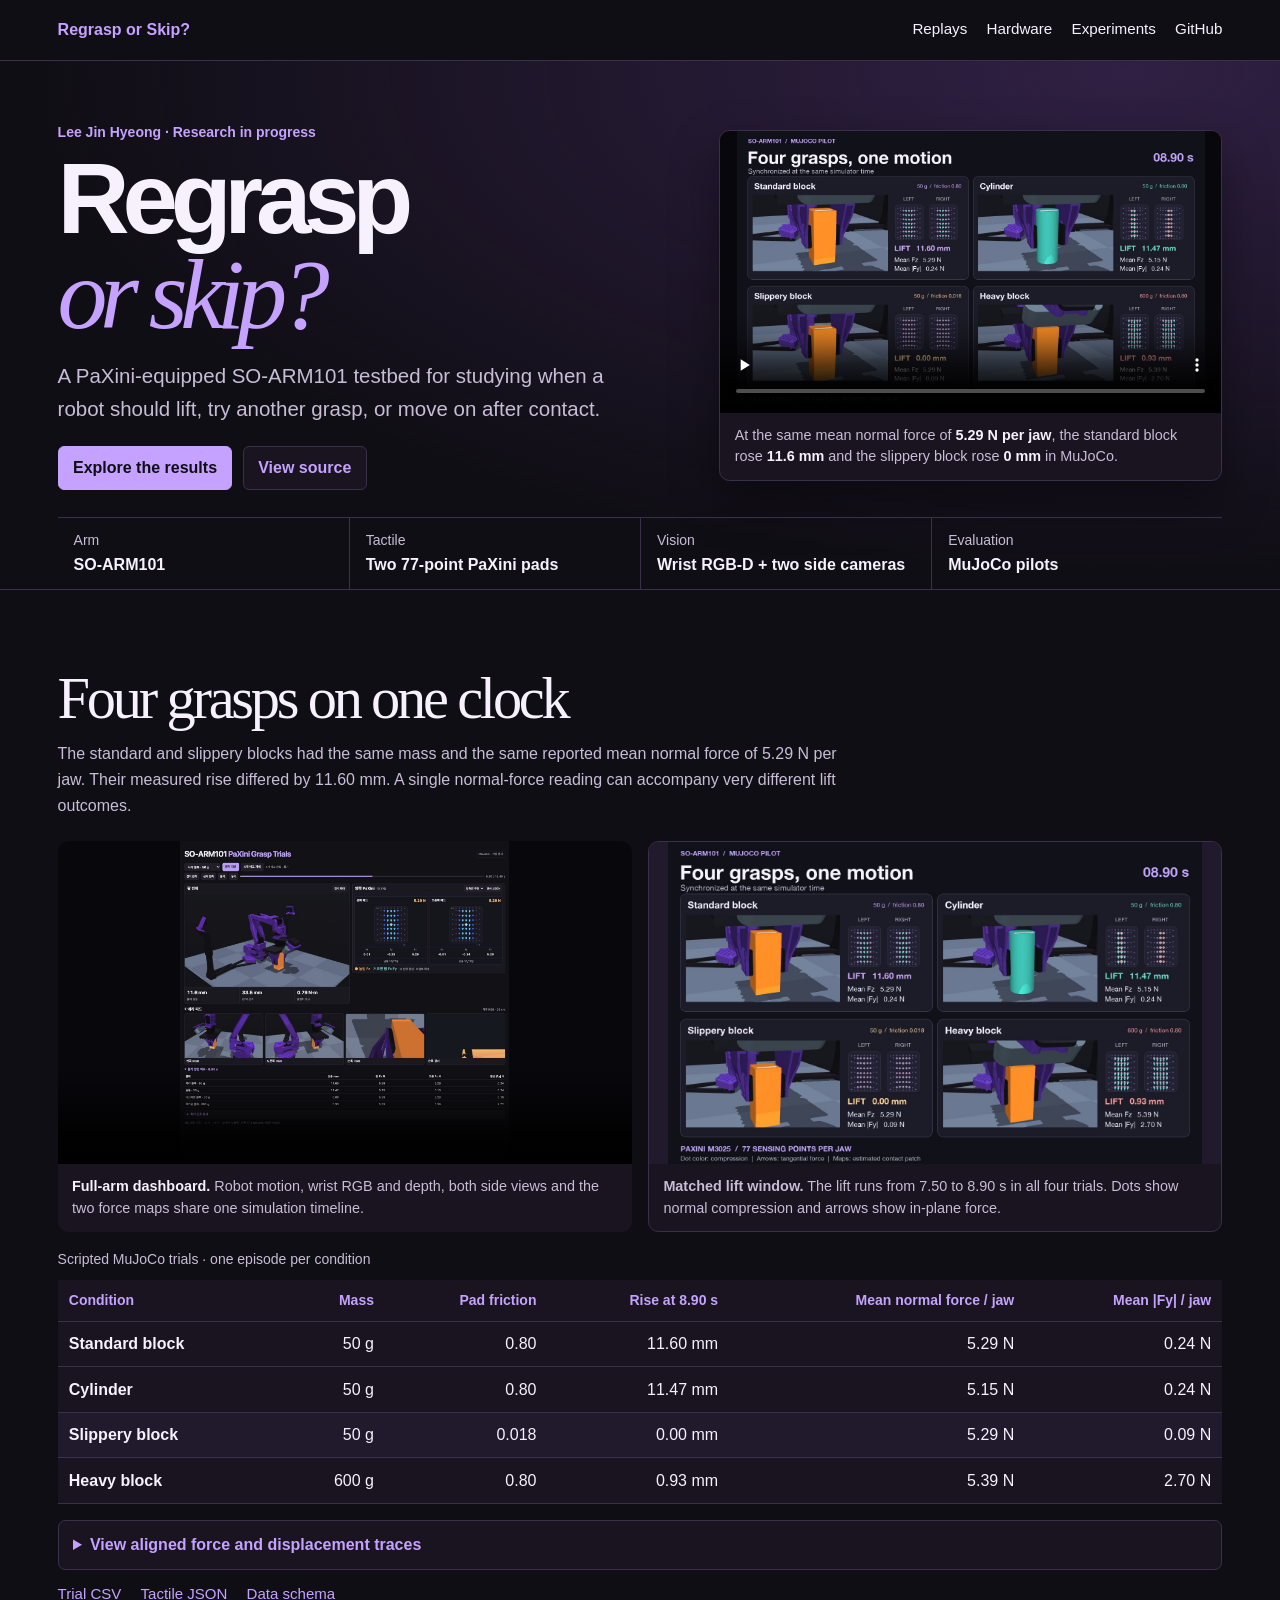
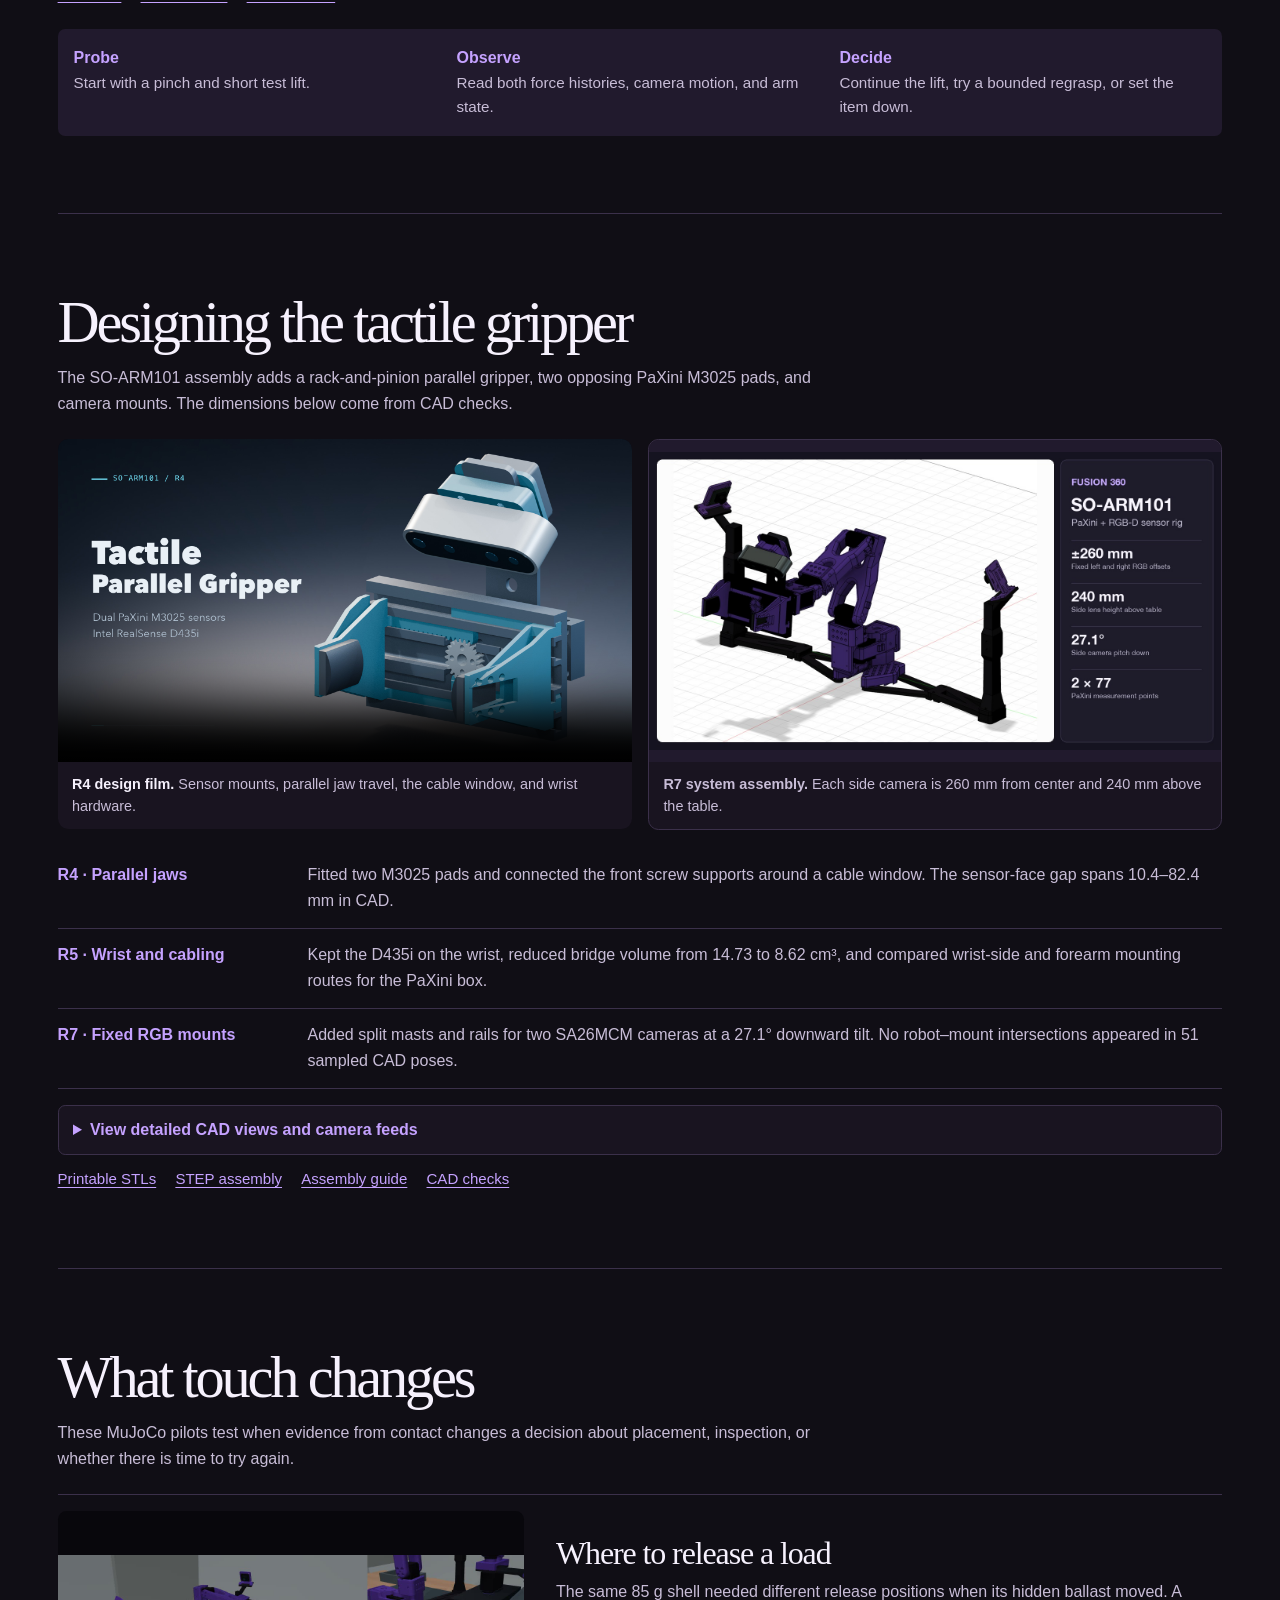
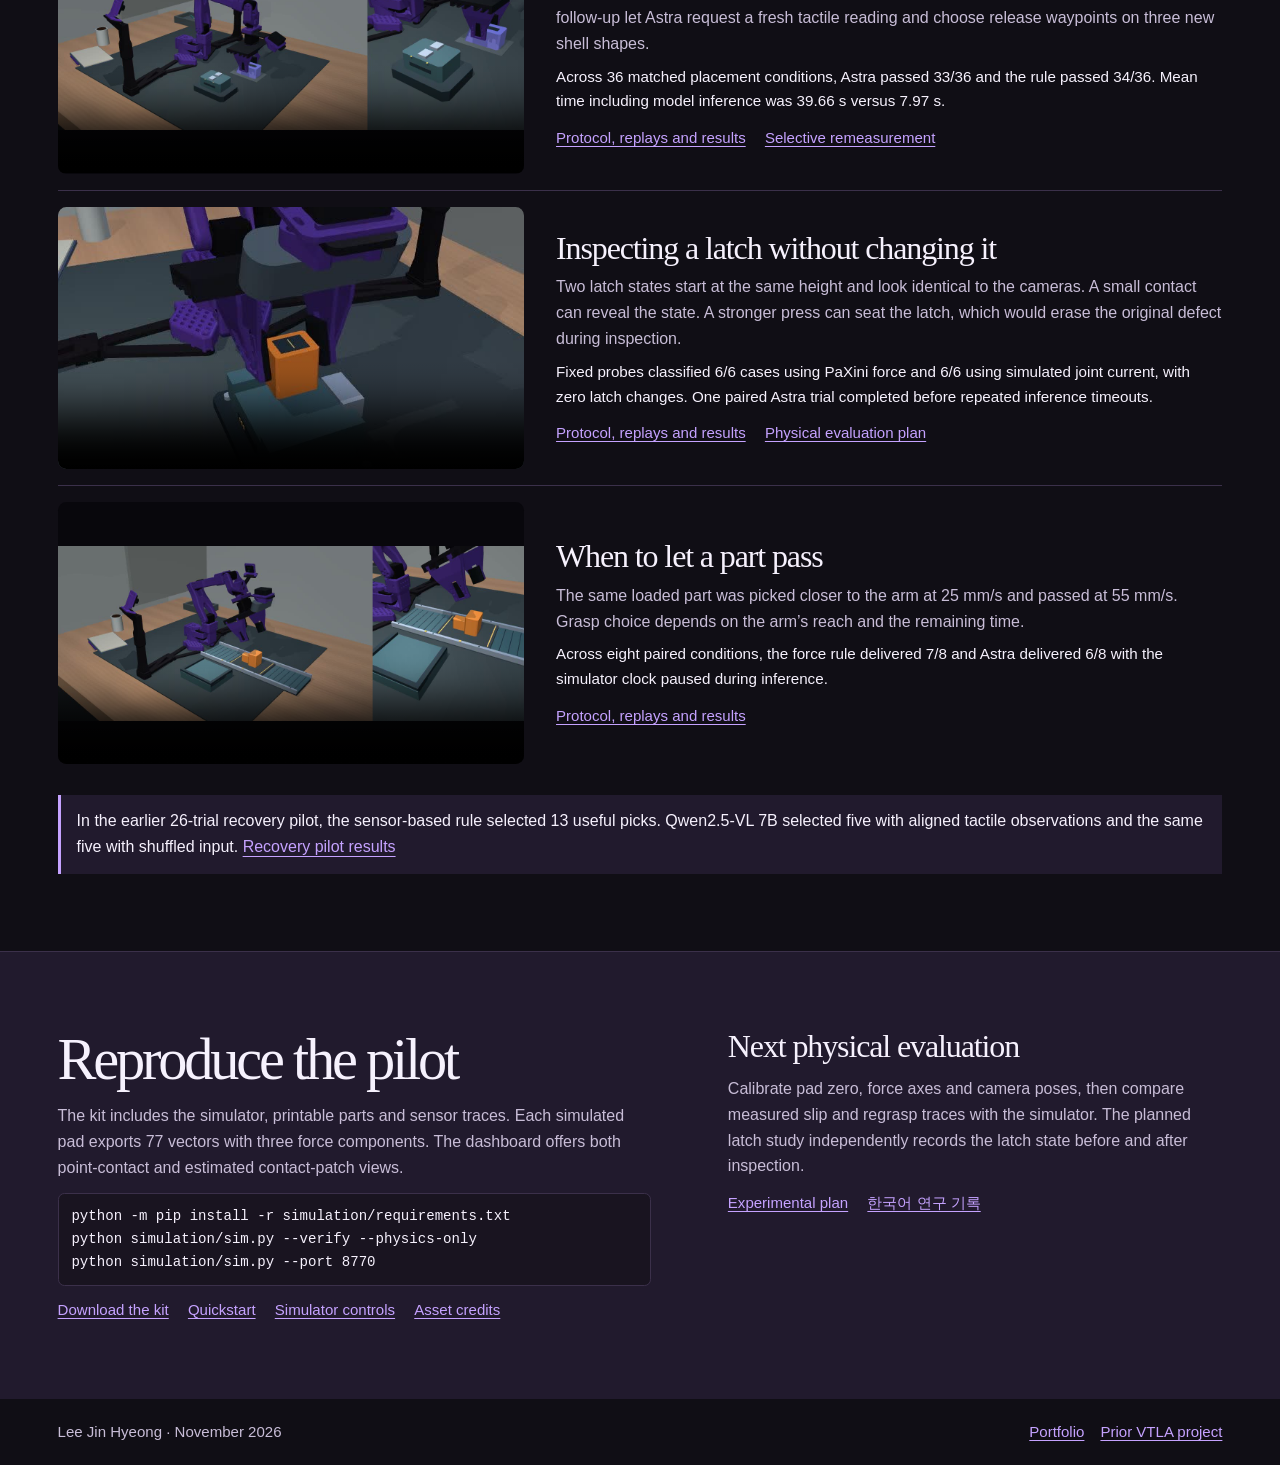
==== commit dfed12cd: "Highlight the matched-force lift result under the lead video" ====
--- a/index.html
+++ b/index.html
@@ -36,7 +36,7 @@
         </div>
         <figure class="hero-figure player">
           <video src="assets/so101-four-grasps.mp4" poster="assets/grasp-comparison.jpg" controls playsinline muted preload="none" aria-label="Four synchronized MuJoCo grasps and PaXini maps"></video>
-          <figcaption><strong>Four synchronized MuJoCo trials.</strong> Dots show normal compression and arrows show in-plane force.</figcaption>
+          <figcaption>At the same mean normal force of <strong>5.29 N per jaw</strong>, the standard block rose <strong>11.6 mm</strong> and the slippery block rose <strong>0 mm</strong> in MuJoCo.</figcaption>
         </figure>
         <dl class="facts">
           <div><dt>Arm</dt><dd>SO-ARM101</dd></div>
@@ -59,7 +59,7 @@
         </figure>
         <figure class="plate">
           <img src="assets/grasp-comparison.jpg" alt="Synchronized comparison of a standard block, cylinder, slippery block and heavy block at the end of the lift window" loading="lazy">
-          <figcaption><strong>Matched lift window.</strong> Each lift command runs from 7.50 to 8.90 s. Read the four conditions at the same point in the replay.</figcaption>
+          <figcaption><strong>Matched lift window.</strong> The lift runs from 7.50 to 8.90 s in all four trials. Dots show normal compression and arrows show in-plane force.</figcaption>
         </figure>
       </div>
       <div class="table-scroll" role="region" aria-label="Four grasp measurements" tabindex="0">
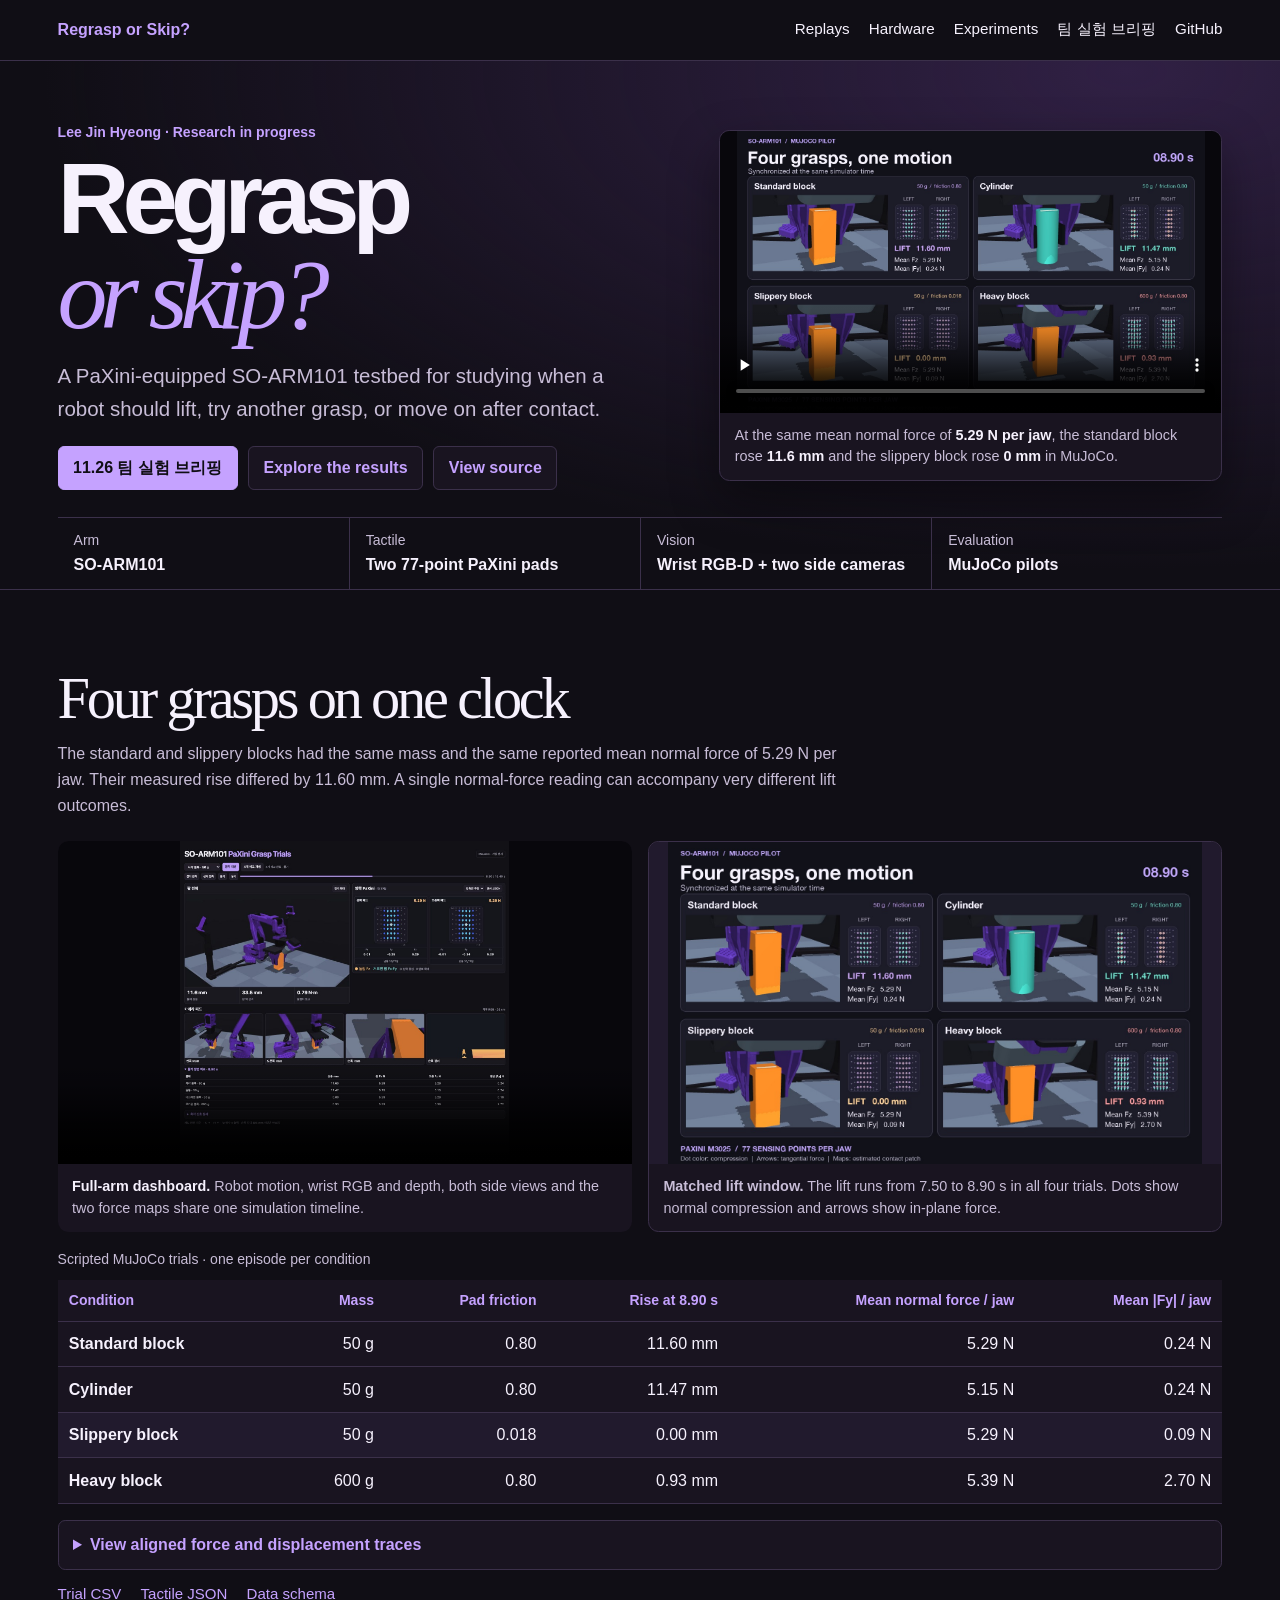
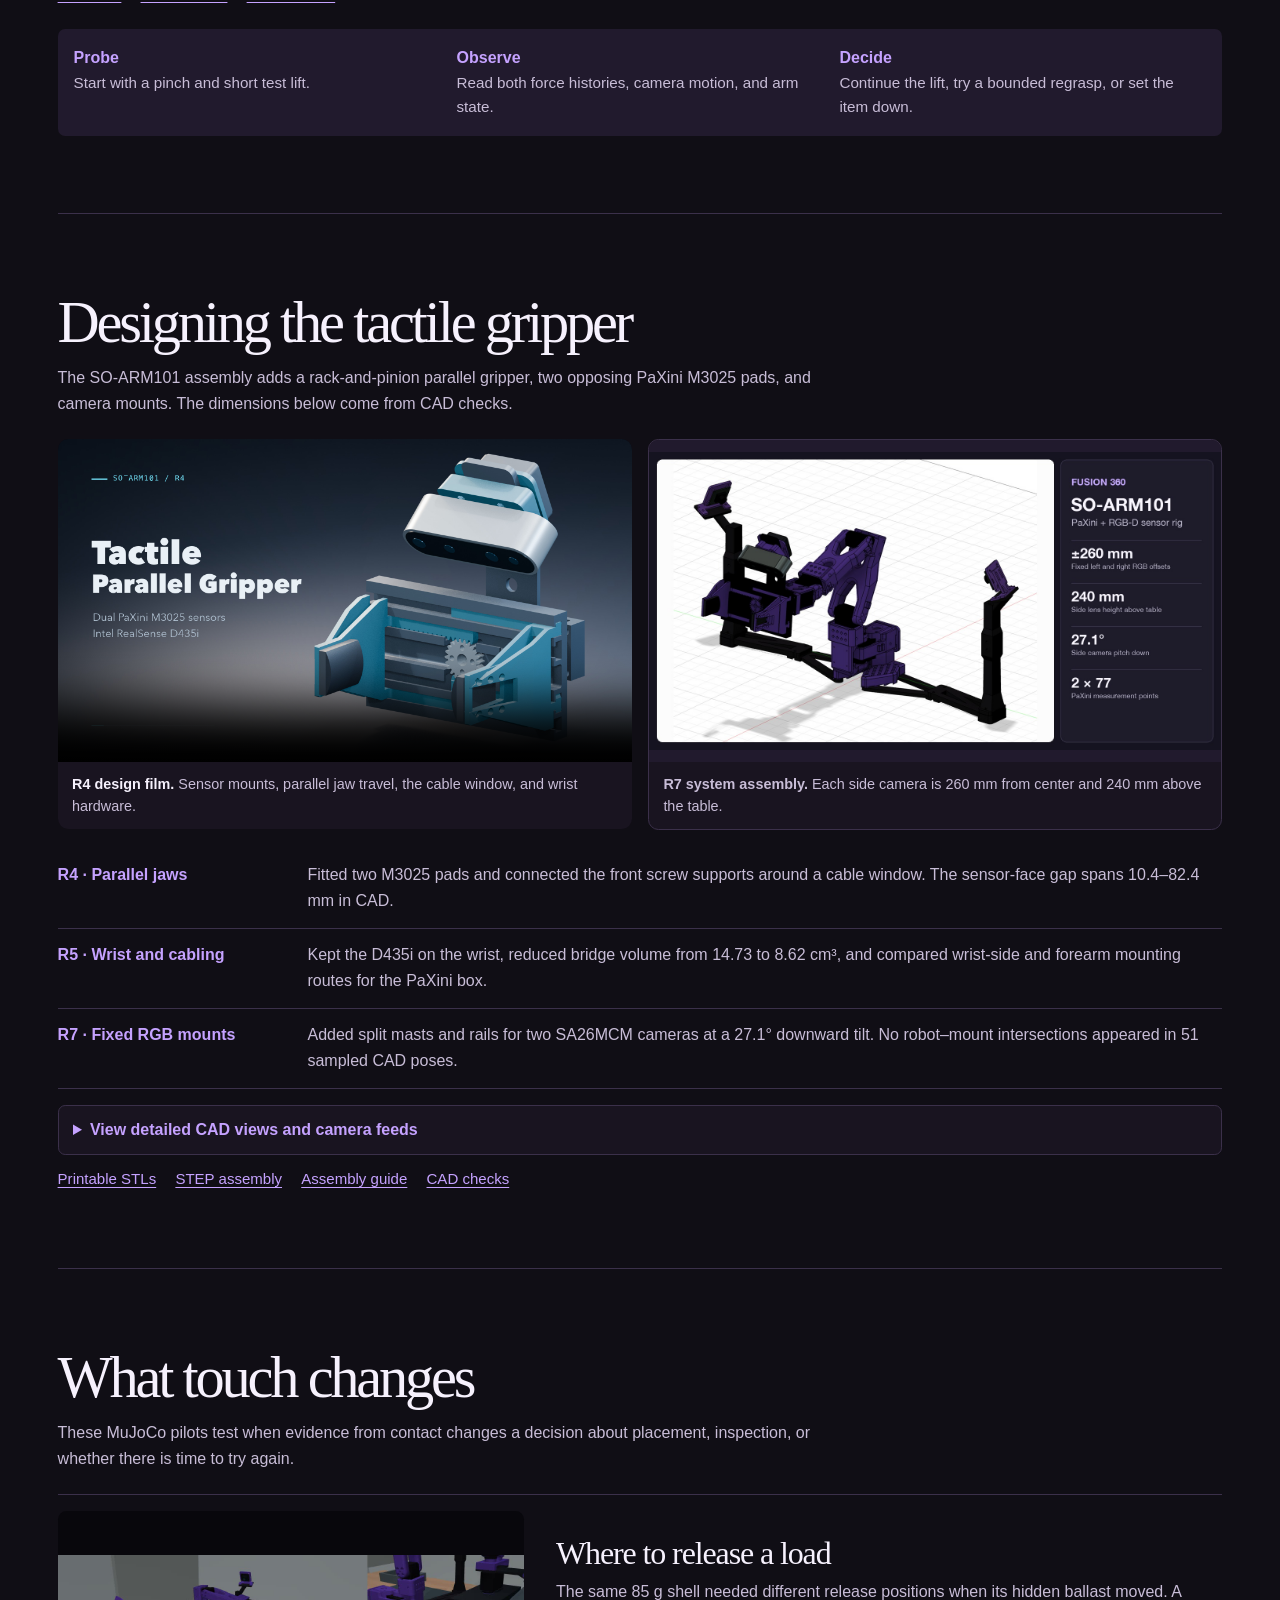
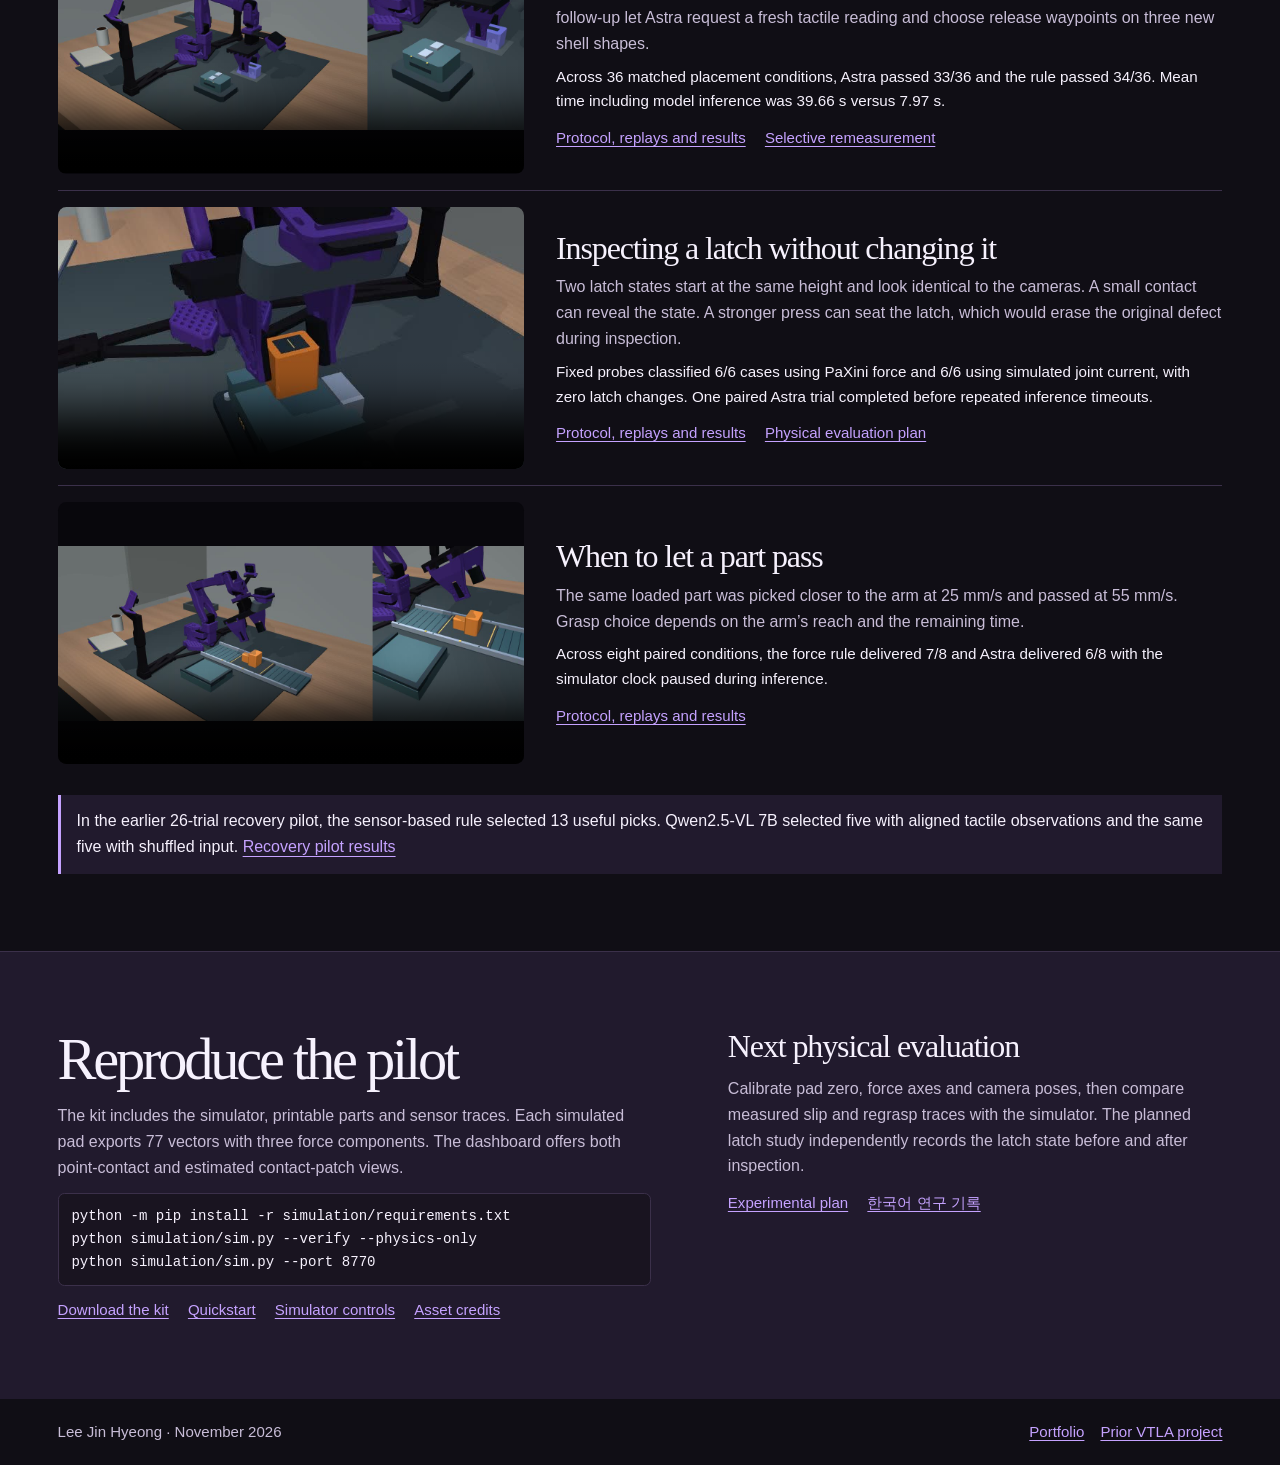
==== commit 079df964: "Publish the Nov 26 tactile recovery team briefing" ====
--- a/index.html
+++ b/index.html
@@ -18,6 +18,7 @@
       <a href="#demo">Replays</a>
       <a href="#hardware">Hardware</a>
       <a href="#experiments">Experiments</a>
+      <a href="briefing/" lang="ko">팀 실험 브리핑</a>
       <a href="https://github.com/jhyeong687/tactile-grasp-agent">GitHub</a>
     </nav>
   </header>
@@ -30,7 +31,8 @@
           <h1>Regrasp <em>or skip?</em></h1>
           <p class="deck">A PaXini-equipped SO-ARM101 testbed for studying when a robot should lift, try another grasp, or move on after contact.</p>
           <div class="actions">
-            <a class="button primary" href="#demo">Explore the results</a>
+            <a class="button primary" href="briefing/" lang="ko">11.26 팀 실험 브리핑</a>
+            <a class="button" href="#demo">Explore the results</a>
             <a class="button" href="https://github.com/jhyeong687/tactile-grasp-agent">View source</a>
           </div>
         </div>
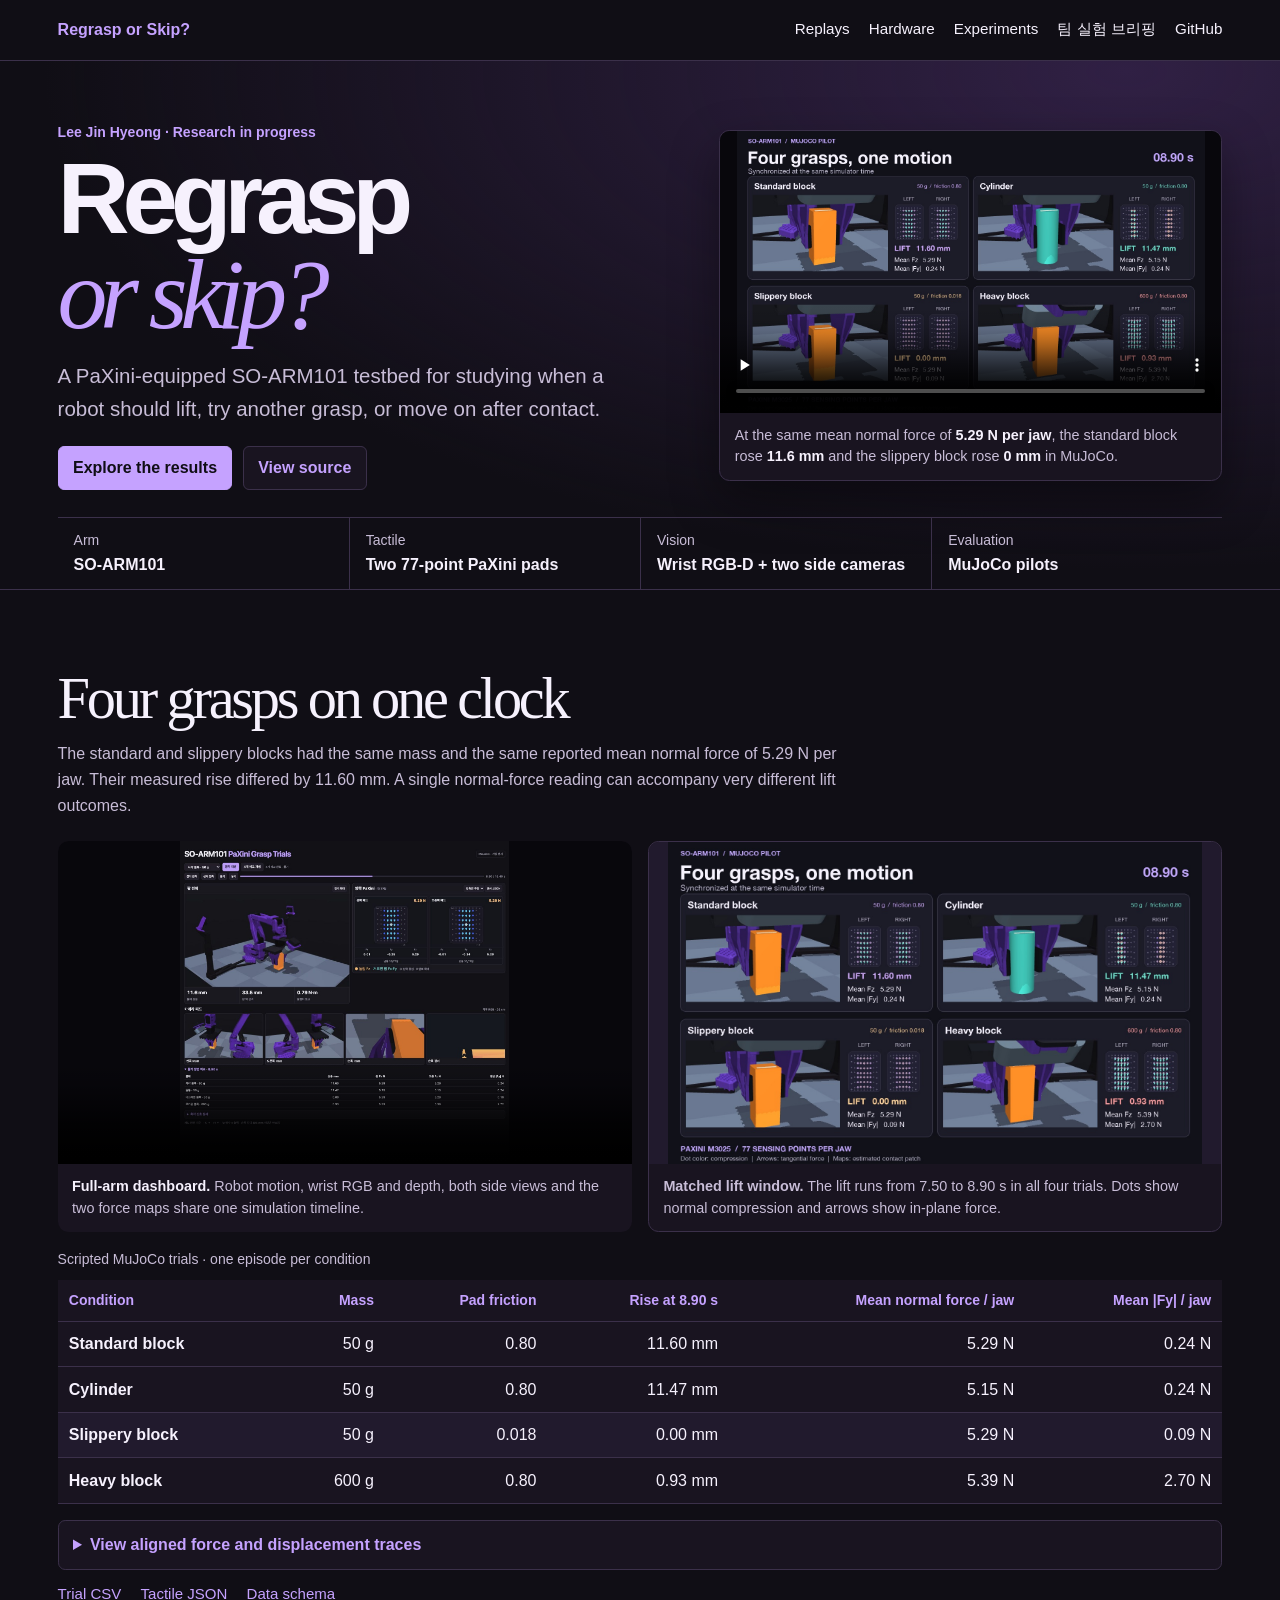
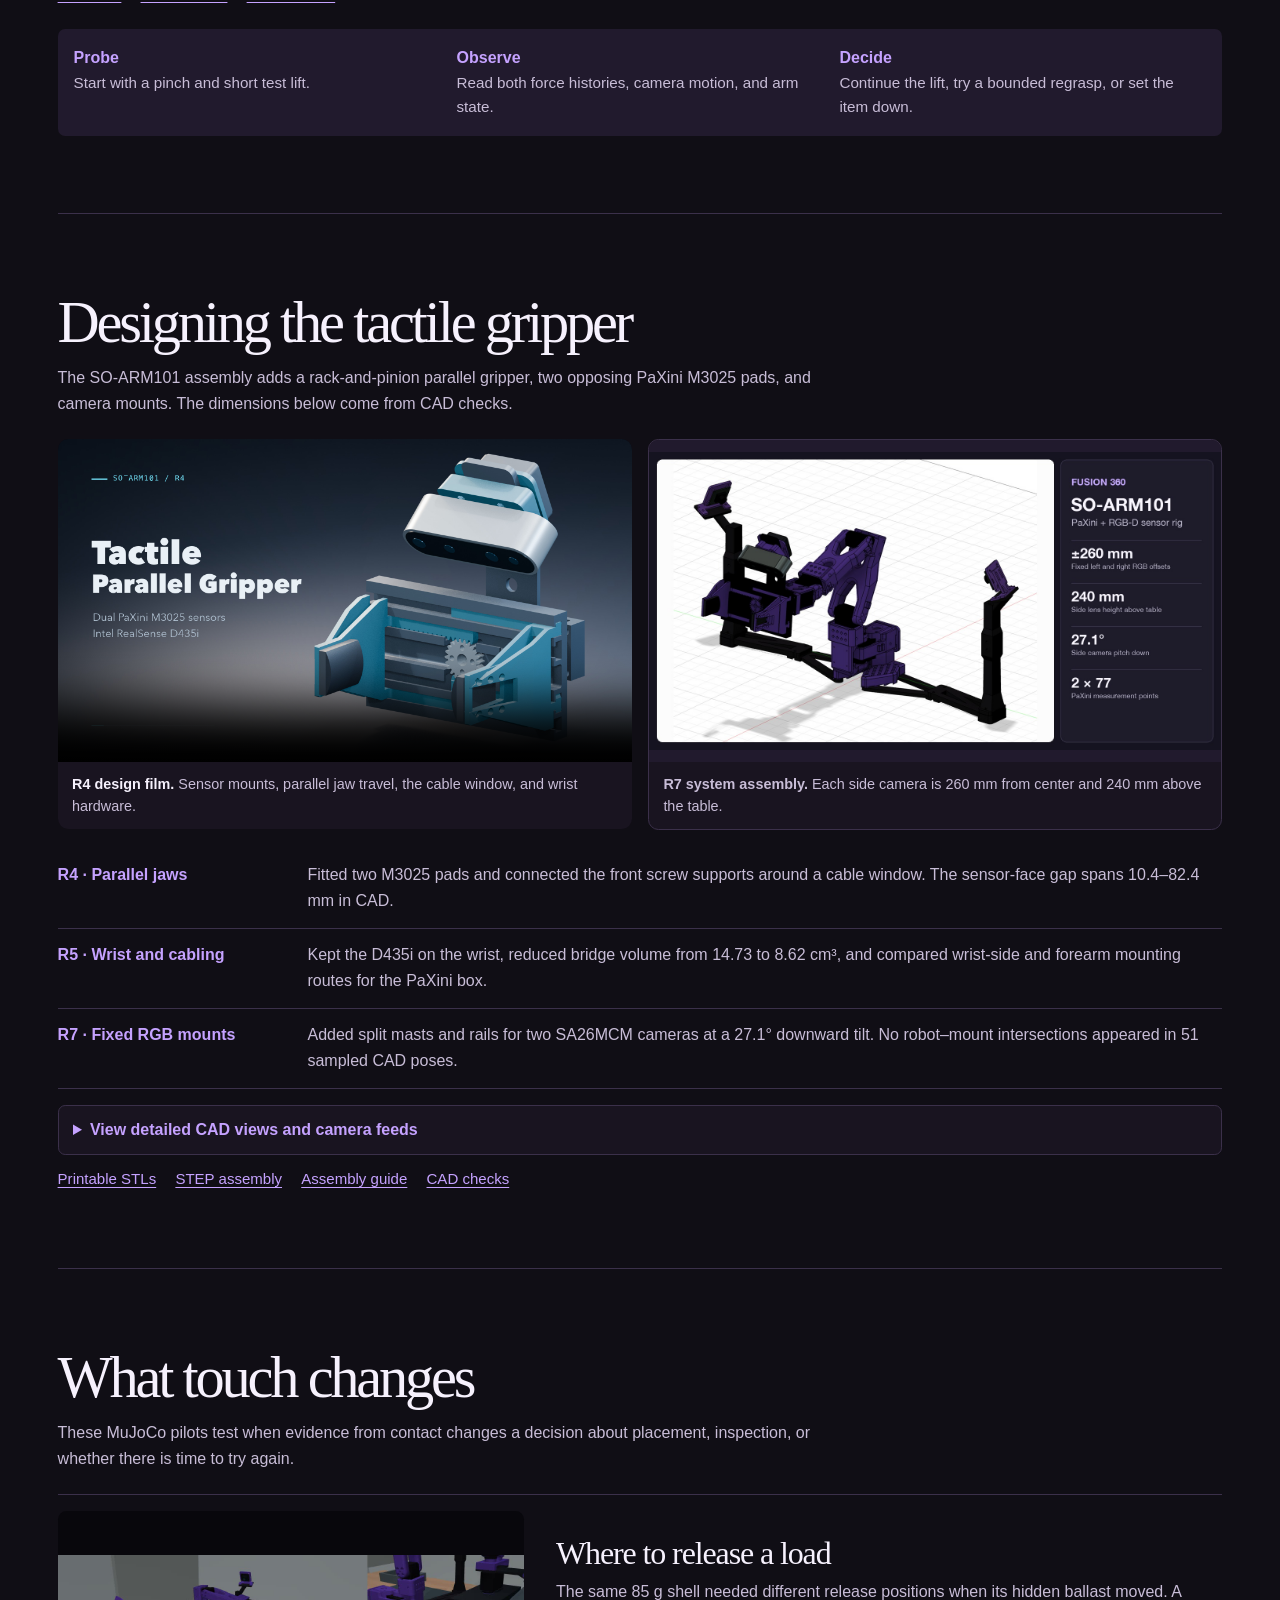
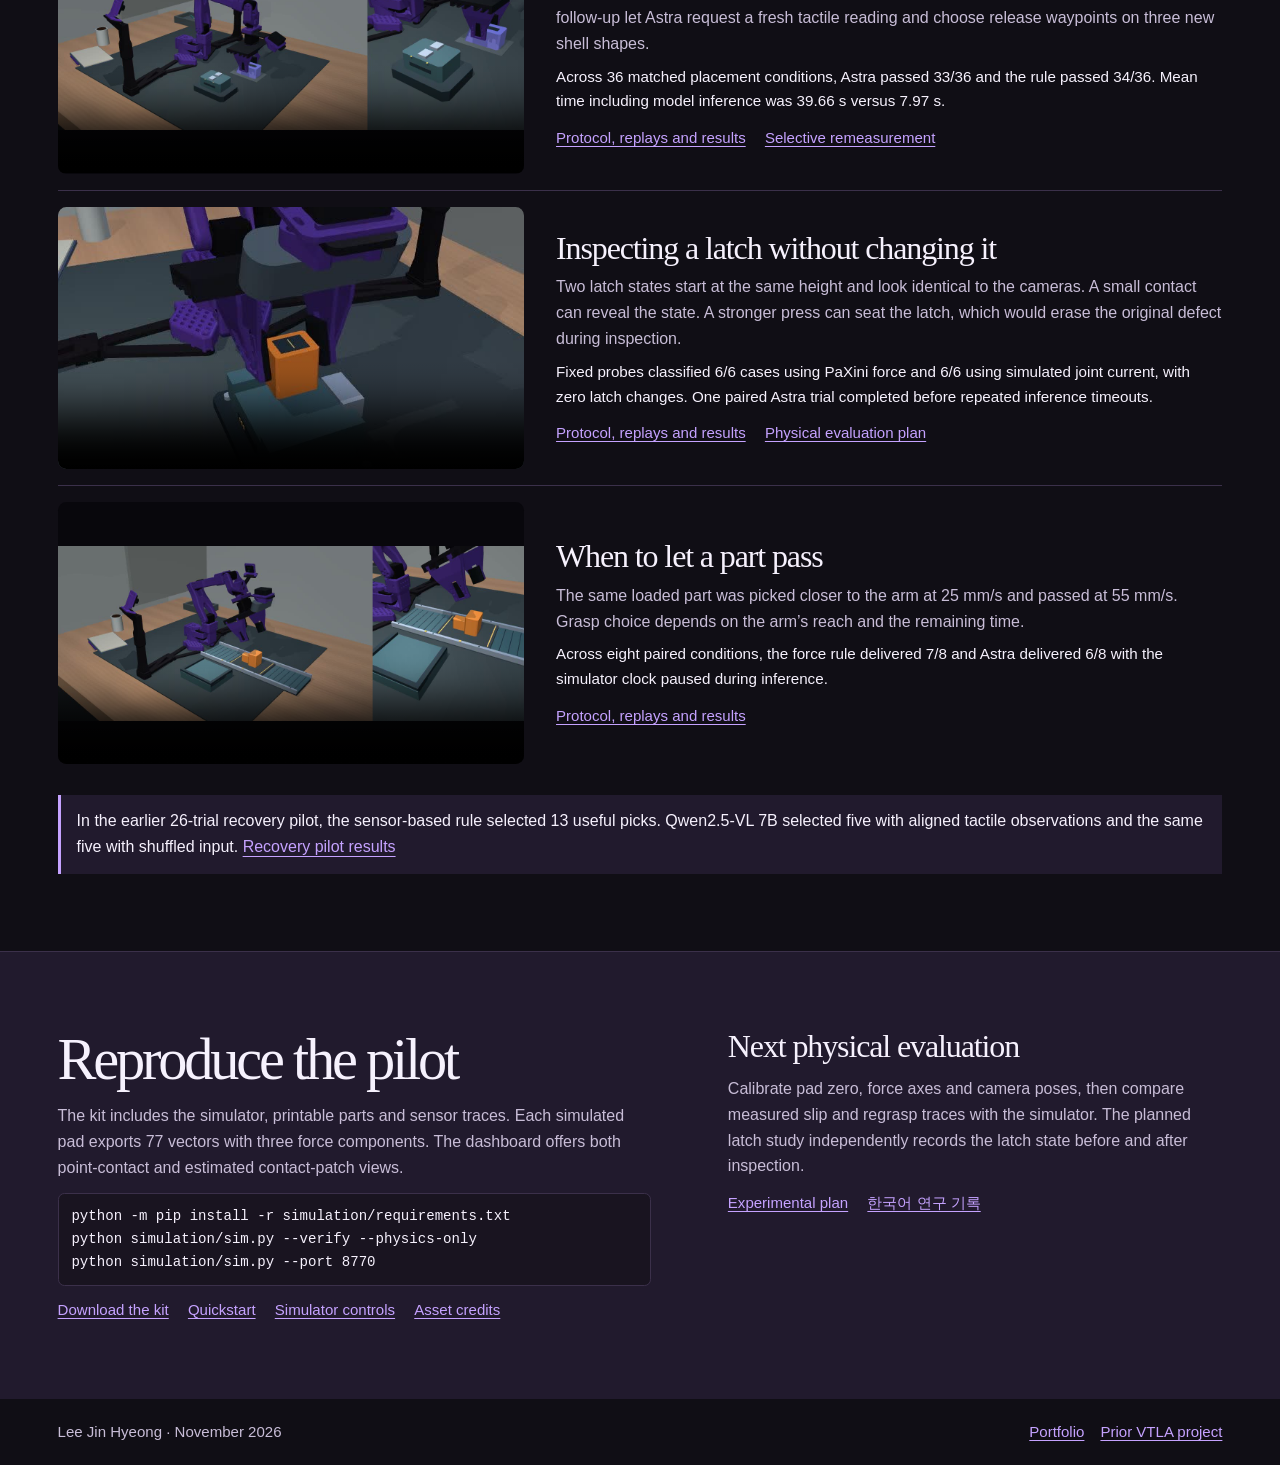
==== commit fdebe655: "Clarify the experiment briefing with synchronized tactile maps" ====
--- a/index.html
+++ b/index.html
@@ -31,8 +31,7 @@
           <h1>Regrasp <em>or skip?</em></h1>
           <p class="deck">A PaXini-equipped SO-ARM101 testbed for studying when a robot should lift, try another grasp, or move on after contact.</p>
           <div class="actions">
-            <a class="button primary" href="briefing/" lang="ko">11.26 팀 실험 브리핑</a>
-            <a class="button" href="#demo">Explore the results</a>
+            <a class="button primary" href="#demo">Explore the results</a>
             <a class="button" href="https://github.com/jhyeong687/tactile-grasp-agent">View source</a>
           </div>
         </div>
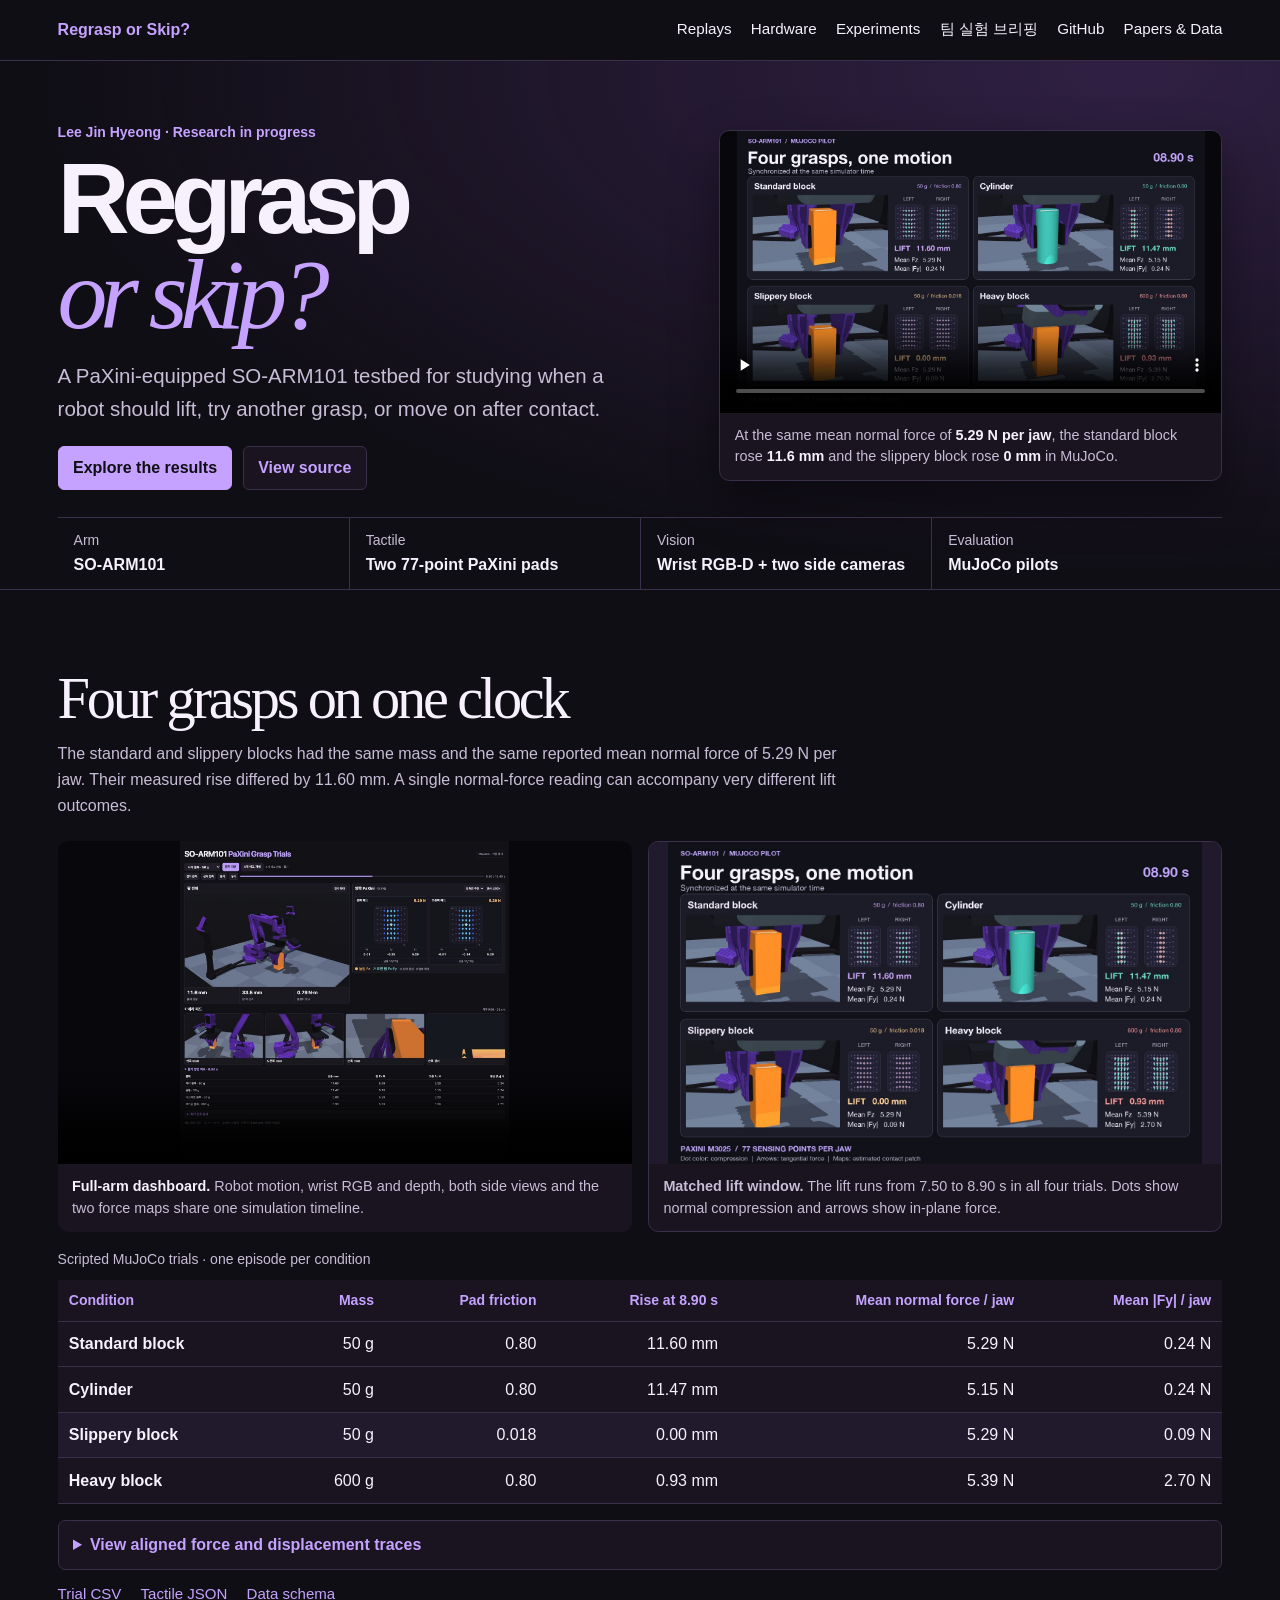
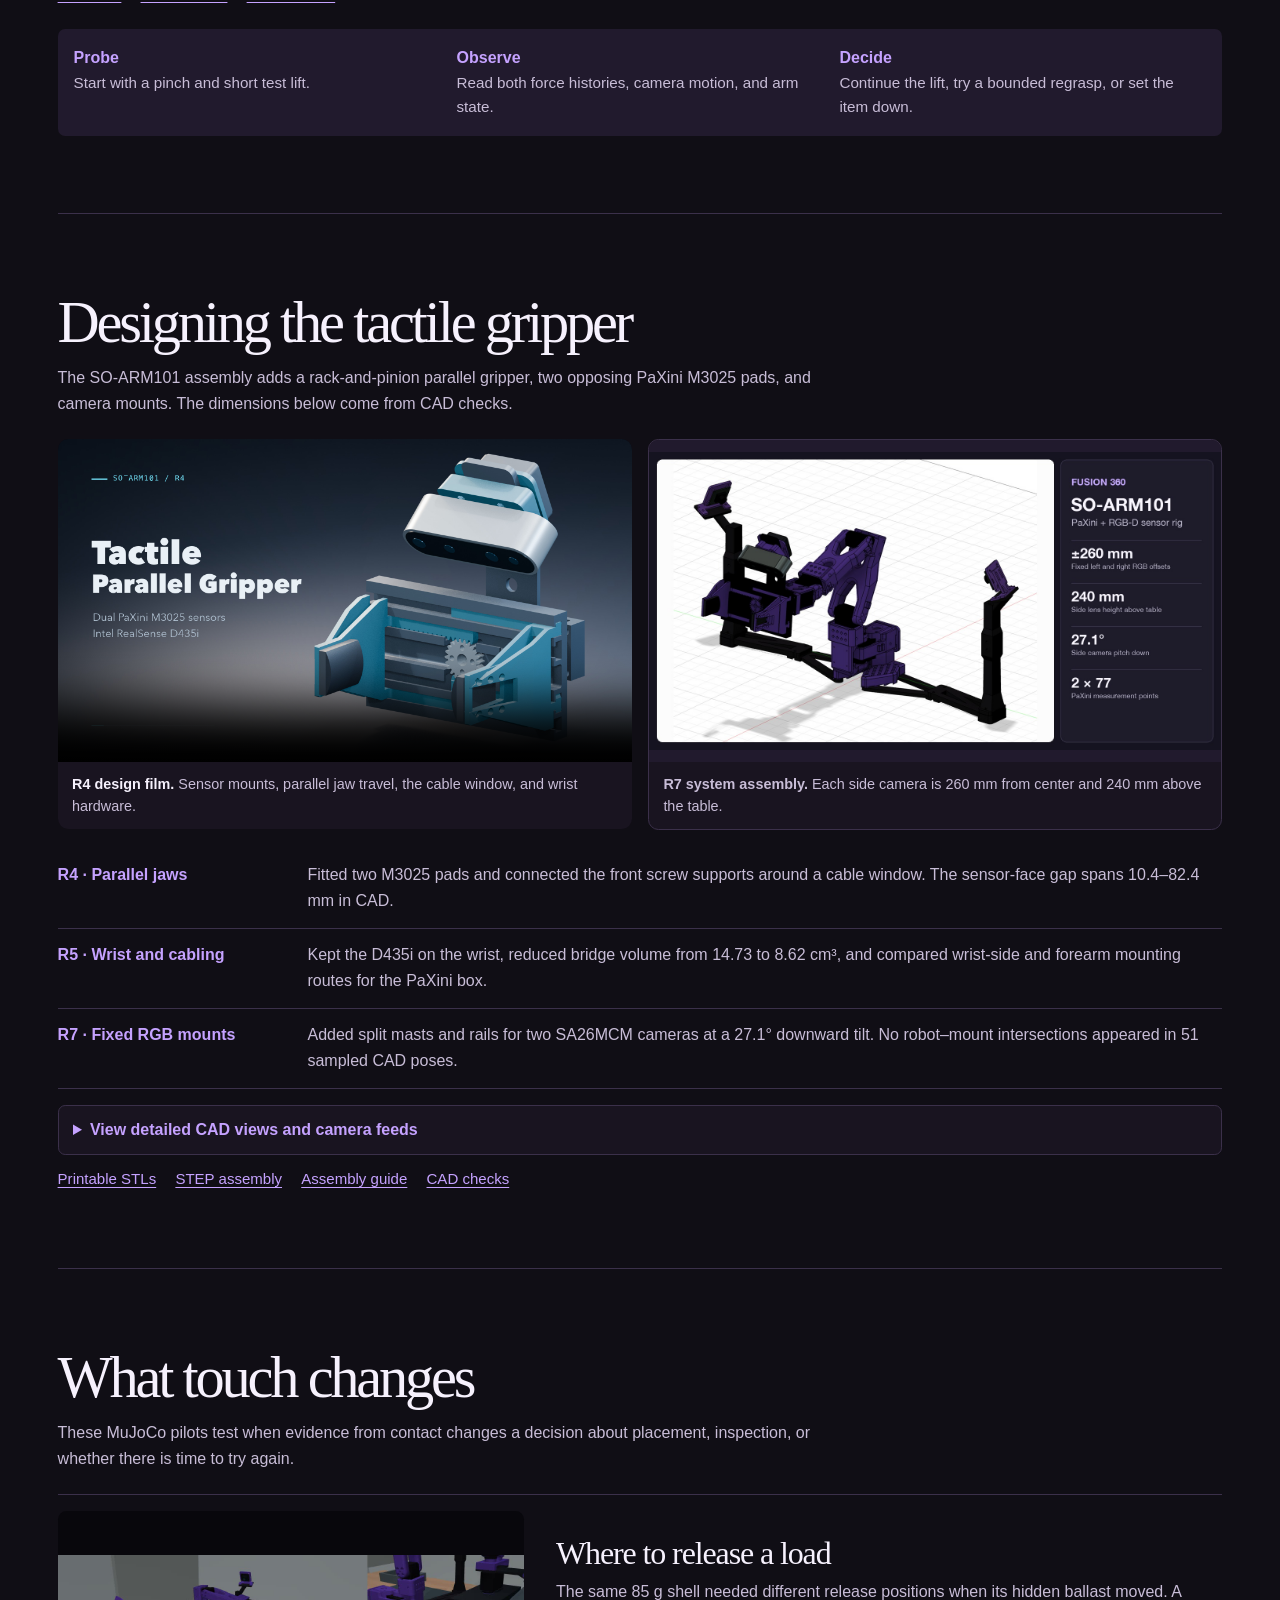
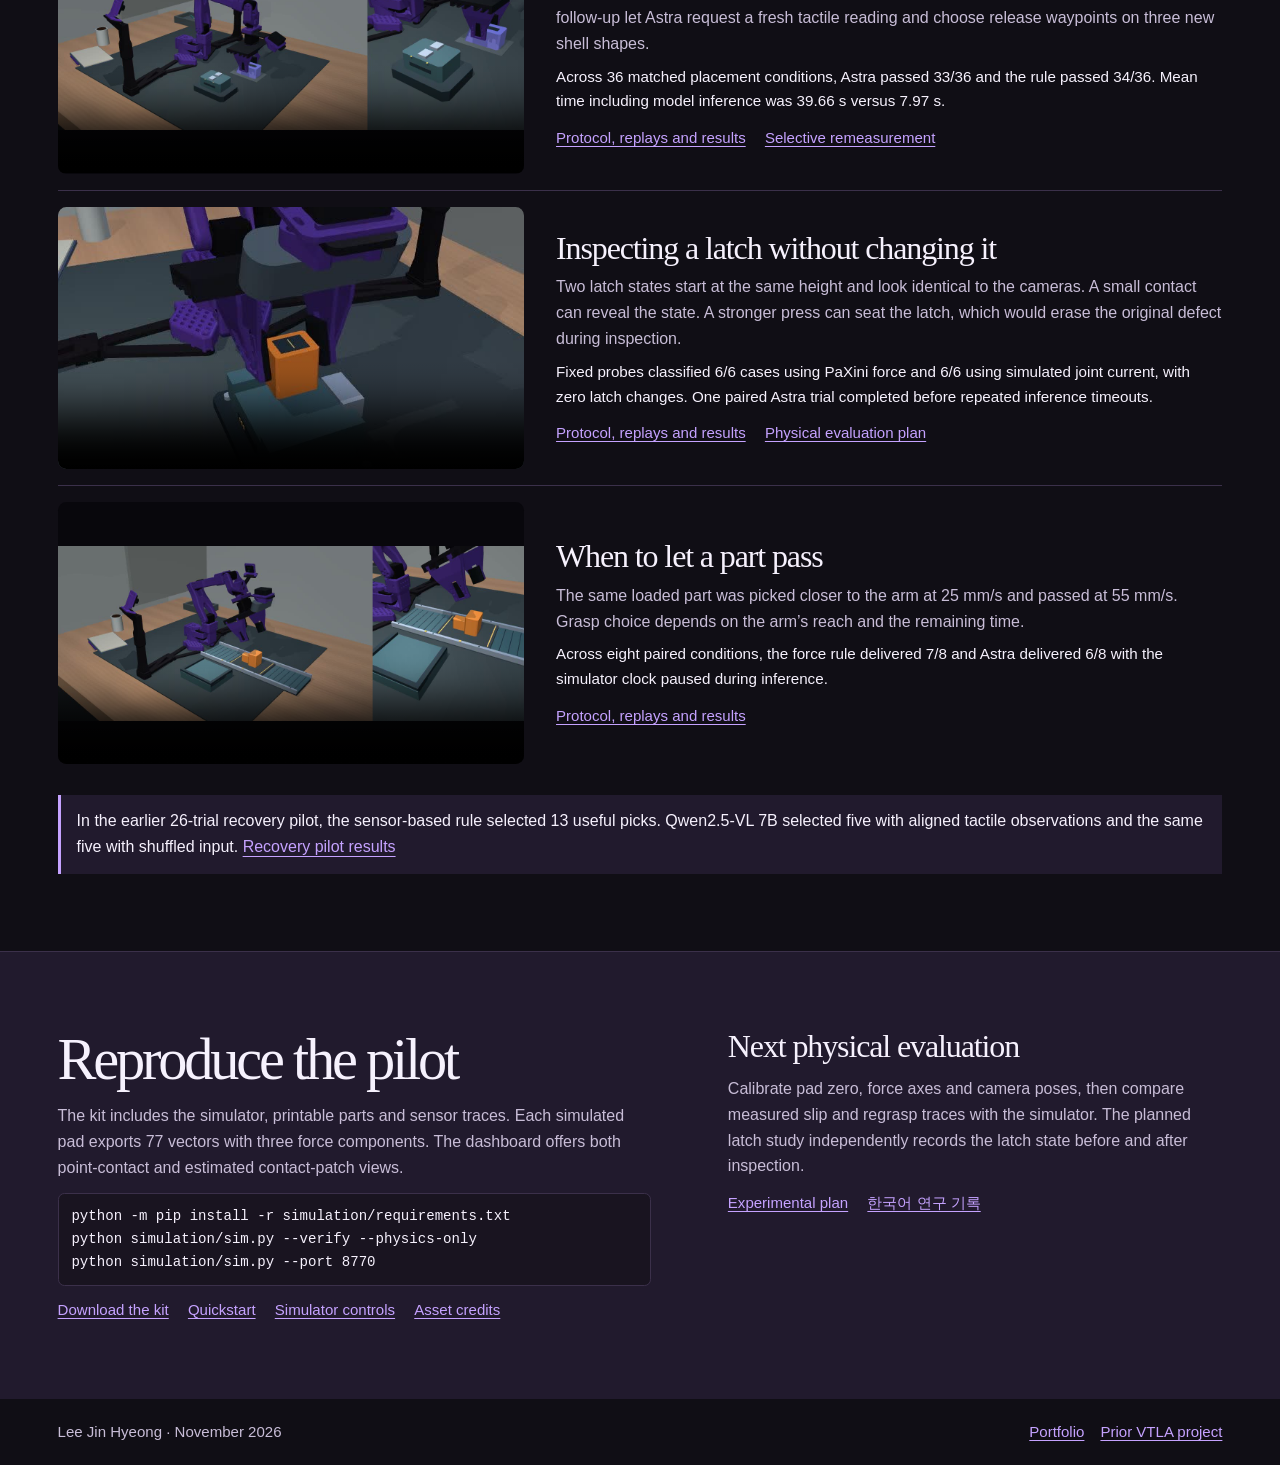
==== commit 002fe440: "Link directly to research from project home" ====
--- a/index.html
+++ b/index.html
@@ -20,6 +20,7 @@
       <a href="#experiments">Experiments</a>
       <a href="briefing/" lang="ko">팀 실험 브리핑</a>
       <a href="https://github.com/jhyeong687/tactile-grasp-agent">GitHub</a>
+      <a href="research/">Papers &amp; Data</a>
     </nav>
   </header>
 
